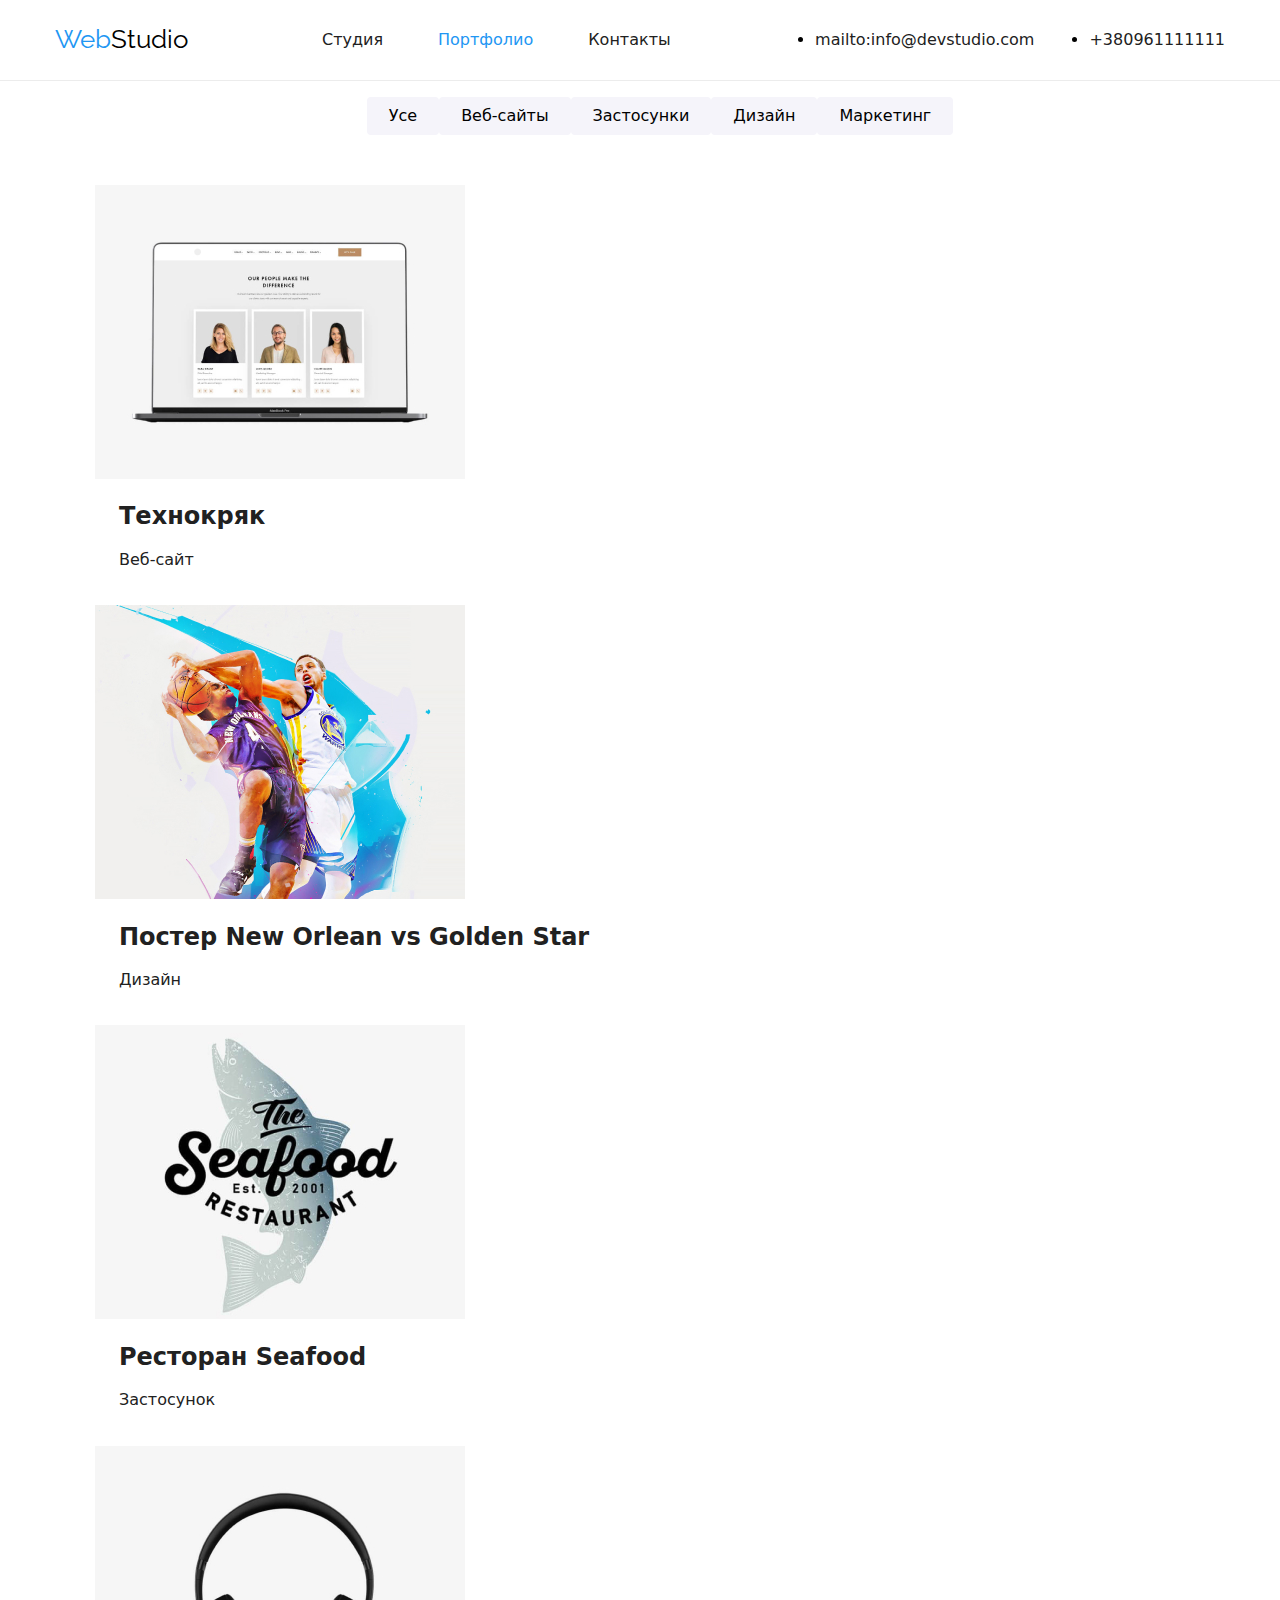
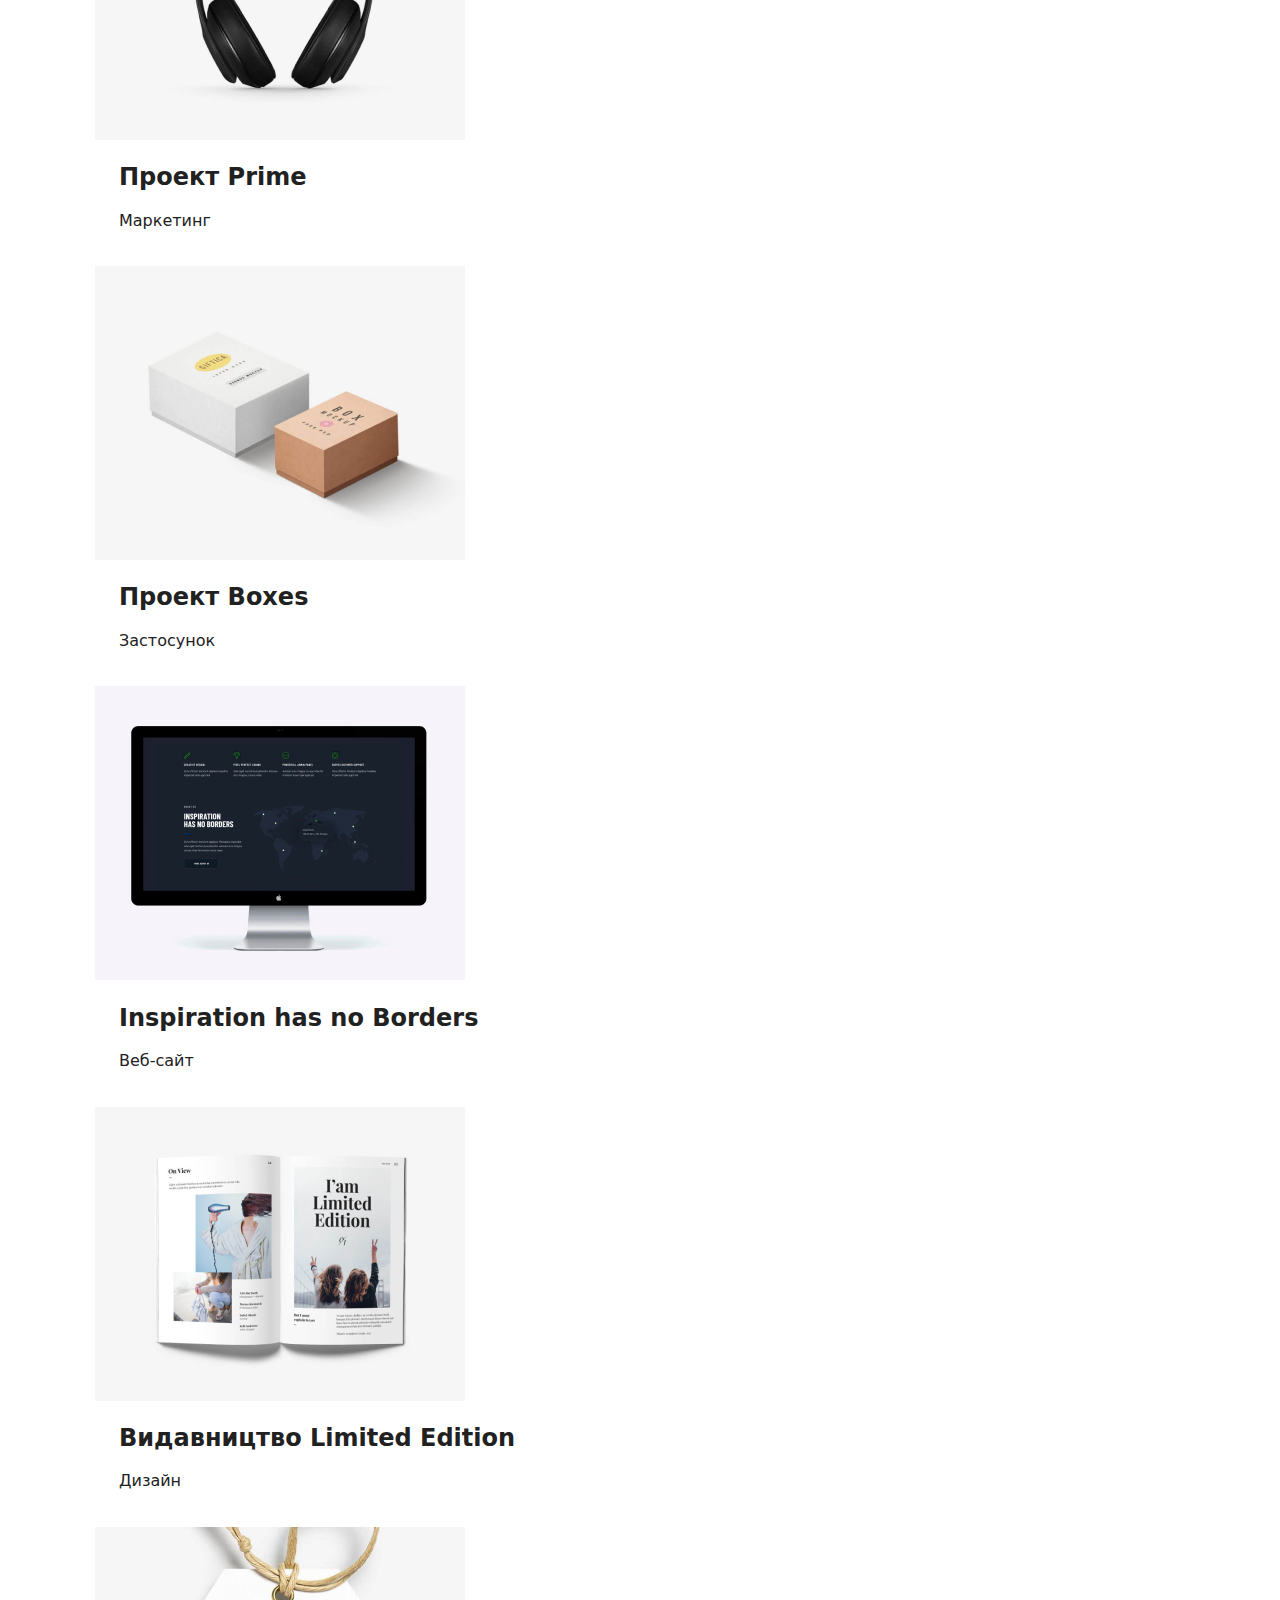
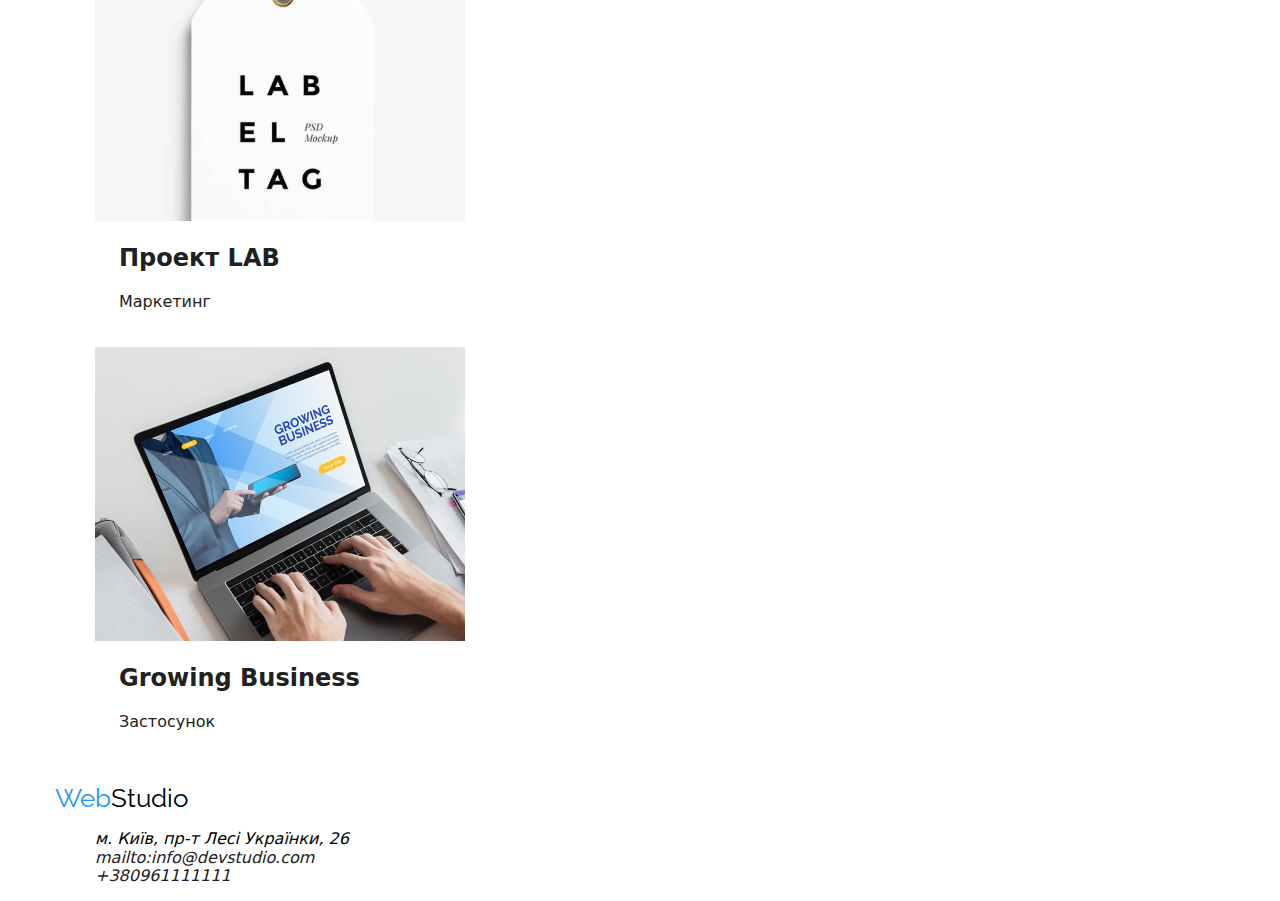
==== portfolio.html @ 90927dc4 "commit" ====
<!DOCTYPE html>
<html lang="en">
<head>
    <meta charset="UTF-8">
    <meta http-equiv="X-UA-Compatible" content="IE=edge">
    <meta name="viewport" content="width=device-width, initial-scale=1.0">
    <link
    href="https://fonts.googleapis.com/css2?family=Raleway:ital,wght@0,700;1,700&family=Roboto:wght@400;500;700;900&display=swap"
    rel="stylesheet"
    />
    <link rel="stylesheet" href="https://cdnjs.cloudflare.com/ajax/libs/modern-normalize/1.1.0/modern-normalize.css" />
    <link rel="stylesheet" href="./css/stayl.css">
    <title>портфолио</title>
</head>
<body>
    <main>
    <header  class="border">
      <div class="container">
        <nav class="top-navigation">
          <a href=""class="link logo"><span class="logo-interactive">Web</span>Studio</a>
         <ul class="list top-conection">
          <li class="item"><a href="./index.html"class="link">Студия</a></li>
          <li class="item"><a href="./portfolio.html"class="link current">Портфолио</a></li>
          <li class="item"><a href="/"class="link">Контакты</a></li>
            </ul>
           
        <ul class="top-contacts">
      <li class="item"><a href="mailto:info@devstudio.com"class="link contacts">mailto:info@devstudio.com</a></li>
      <li class="item"><a href="tel:+380961111111"class="link contacts ">+380961111111</a></li>
    </ul>
  </nav>
    </div>
    </header>
    <section>
      <div class="container">
      <h1 class="visually-hidden">Портфолио</h1>
        <ul class="list filtr-bdn">
            <li><button type="button" class="button-menu">Усе</button></li>
            <li><button type="button" class="button-menu">Веб-сайты</button></li>
            <li><button type="button" class="button-menu">Застосунки</button></li>
            <li><button type="button" class="button-menu">Дизайн</button></li>
            <li><button type="button" class="button-menu">Маркетинг</button></li>
          </ul>
          <ul class="list">
            <li class="projects-item">
              <a href="#" class="link">
                <div>
                  <img src="./img/img5.jpg" alt="Ноутбук" width="370" />
                </div>
                <div class="description">
                  <h2 class="projects-title">Технокряк</h2>
                  <p>Веб-сайт</p>
                </div>
              </a>
            </li>
            <li class="projects-item">
              <a href="#" class="link">
                <div>
                  <img src="./img/img6.jpg" alt="бастетбол" width="370" />
                </div>
                <div class="description">
                  <h2 class="projects-title">Постер New Orlean vs Golden Star</h2>
                  <p>Дизайн</p>
                </div>
              </a>
            </li>
             
            <li class="projects-item">
              <a href="#" class="link">
                <div>
                  <img src="./img/img7.jpg" alt="бастетбол" width="370" />
                </div>
                <div class="description">
                  <h2 class="projects-title">Ресторан Seafood</h2>
                  <p>Застосунок</p>
                </div>
              </a>
            </li>
             
            <li class="projects-item">
              <a href="#" class="link">
                <div>
                  <img src="./img/img8.jpg" alt="бастетбол" width="370" />
                </div>
                <div class="description">
                  <h2 class="projects-title">Проект Prime</h2>
                  <p>Маркетинг</p>
                </div>
              </a>
            </li>
            
            <li class="projects-item">
              <a href="#" class="link">
                <div>
                  <img src="./img/img9.jpg" alt="бастетбол" width="370" />
                </div>
                <div class="description">
                  <h2 class="projects-title">Проект Boxes</h2>
                  <p>Застосунок</p>
                </div>
              </a>
            </li>
            
            <li class="projects-item">
              <a href="#" class="link">
                <div>
                  <img src="./img/img10.jpg" alt="бастетбол" width="370" />
                </div>
                <div class="description">
                  <h2 class="projects-title">Inspiration has no Borders</h2>
                  <p>Веб-сайт</p>
                </div>
              </a>
            </li>
            
            <li class="projects-item">
              <a href="#" class="link">
                <div>
                  <img src="./img/img11.jpg" alt="бастетбол" width="370" />
                </div>
                <div class="description">
                  <h2 class="projects-title">Видавництво Limited Edition</h2>
                  <p>Дизайн</p>
                </div>
              </a>
            </li>
             
            <li class="projects-item">
              <a href="#" class="link">
                <div>
                  <img src="./img/img12.jpg" alt="бастетбол" width="370" />
                </div>
                <div class="description">
                  <h2 class="projects-title">Проект LAB</h2>
                  <p>Маркетинг</p>
                </div>
              </a>
            </li>
            
            <li class="projects-item">
              <a href="#" class="link">
                <div>
                  <img src="./img/img13.jpg" alt="бастетбол" width="370" />
                </div>
                <div class="description">
                  <h2 class="projects-title">Growing Business</h2>
                  <p>Застосунок</p>
                </div>
              </a>
            </li>
           
          </ul>
        </div>
    </section>
    <footer>
      <div class="container">
        <a href=""class="link logo"><span class="logo-interactive">Web</span>Studio</a>
        <address>
          <ul class="list">
            <li>м. Київ, пр-т Лесі Українки, 26</li>
          <li><a href="mailto:info@devstudio.com" class="link">mailto:info@devstudio.com</a></li>
          <li><a href="tel:+380961111111" class="link">+380961111111</a></li>
          </ul>
        </address>
      </div>
       </footer>
    </main>
</body>
</html>
---- css/stayl.css ----
:root{
    --accent-color: #2196f3;
    --primary-text-color: #212121;
    --secondary-text-color: #757575;
    --primary-background-color: #f5f4fa;
    --hero-footer-background: #2f303a;
    --nav-footer-colot: rgba(255, 255, 255, 0.6);
}


.body{
    font-family: 'Roboto', sans-serif;
    font-weight: 400;
  font-size: 14px;
  line-height: 1.71;
  letter-spacing: 0.03em;
}

.img {
  display: block;
  max-width: 100%;
  height: auto;
}

h1,
h2,
h3,
h4,
h5,
h6,
p,

.ul {
  margin-top: 0;
}

.list {
    list-style: none;
  }

  .container {
    width: 1200px;
    padding-left: 15px;
    padding-right: 15px;
    margin-left: auto;
    margin-right: auto;
  }

  .section{
    padding-top: 94px;
    padding-bottom: 94px;
  }

  .link {
    text-decoration: none;
    color: var(--primary-text-color);
  }

  
  .link:hover,
  .link:focus {
    color: var(--accent-color);
  }

  .address {
    font-style: normal;
  }

  .visually-hidden {
    position: absolute !important;
    clip: rect(1px 1px 1px 1px);
    clip: rect(1px, 1px, 1px, 1px);
    padding: 0 !important;
    border: 0 !important;
    height: 1px !important;
    width: 1px !important;
    overflow: hidden;
  }

  .logo {
    padding-top: 24px;
    padding-bottom: 25px;
    font-family: 'Raleway', sans-serif;
    font-size: 26px;
    line-height: 1.19;
    color: #000000;
  }

  .logo-interactive {
    color: var(--accent-color);
  }

  .current{
    color: var(--accent-color);
  }

  /* hero */
  .hero{
    margin-right: auto;
  margin-left: auto;
  padding-top: 200px;
  padding-bottom: 200px;
  max-width: 1600px;
  height: 600px;
  text-align: center;
  background-color: var(--hero-footer-background);

  }

  .hero-title{
    margin: 0 auto 30px;
  max-width: 696px;
  font-weight: 900;
  font-size: 44px;
  line-height: 1.36;
  text-align: center;
  letter-spacing: 0.06em;
  text-transform: uppercase;
  color: #ffffff;
  }

  .hero-button{

    padding: 10px 24px;
  box-shadow: 0px 4px 4px rgba(0, 0, 0, 0.15);
  border-radius: 4px;
  min-width: 200px;
  color: #ffffff;
  background-color: var(--accent-color);
  font-weight: 700;
  font-size: 16px;
  line-height: 1.87;
  letter-spacing: 0.06em;
  cursor: pointer;
  }

  .hero-button:hover,
.hero-button:focus {
  background-color: #188ce8;
}
  

/*about-us*/

.about-us{
  padding-top: 94px;
}

.about-us-title{
  margin-bottom: 10px;
  font-weight: 700;
  font-size: 14px;
  line-height: 1.14;
  text-transform: uppercase;
  color: var(--primary-text-color);
}


.about-us-title+p {
  color: var(--secondary-text-color);
}
   
/*Наша команда*/
.section-title{
  margin-bottom: 50px;
  font-weight: 700;
  font-size: 36px;
  line-height: 1.16;
  text-align: center;
  color: var(--primary-text-color);
}

.list-team{
display: flex;
flex-wrap: wrap;
margin-top: -30px;
margin-left:-30px;

}

.team-title{
  margin-bottom: 10px;
  font-weight: 500;
  color: var(--primary-text-color);
}

.team-member{
  flex-basis: calc((100% - 30px * 4) / 4);
  margin-top: 30px;
  margin-left: 30px;

  margin-bottom: 10px;
font-size: 16px;
line-height: 1.18;
text-align: center;
  margin-bottom: 10px;
  font-size: 16px;
  line-height: 1.18;
  text-align: center;
  background: #FFFFFF;
  box-shadow: 0px 1px 3px rgba(0, 0, 0, 0.12), 0px 1px 1px rgba(0, 0, 0, 0.14), 0px 2px 1px rgba(0, 0, 0, 0.2);
  border-radius: 0px 0px 4px 4px;

}

.team-info{
  padding-top: 30px;
  padding-bottom: 30px;
}
 
.description {
  padding: 20px 24px;
  background: #FFFFFF;
  cursor: pointer;
  border-right: 1px solid var(--border-color);
  border-left: 1px solid var(--border-color);
  border-bottom: 1px solid var(--border-color);
}

.description:hover,
.description:focus {
  box-shadow: 0px 1px 1px rgba(0, 0, 0, 0.12),
    0px 4px 4px rgba(0, 0, 0, 0.06),
    1px 4px 6px rgba(0, 0, 0, 0.16);
}

/* <!-- Шапка -->*/
.top-navigation{
  display: flex; 
  align-items:center;
}

.top-conection{
  display: flex; 
  margin-left: 94px;;
} 

.top-conection > .item:not(:last-child){
  margin-right: 55px;
}
.top-contacts{
  display: flex;
  margin-left: auto;
}
.top-contacts > .item:not(:last-child){
  margin-right: 55px;
}
.border{
  border-bottom:  1px solid #ECECEC;;
}

.about-us-list{
  display: flex;
  flex-wrap: wrap;
  margin-left: -30px;
  margin-top: -30px;
}

.about-us-list  > .item{
  flex-basis: calc((100% - 30px * 4) / 4);
  margin-left: 30px;
  margin-top: 30px;
}

.our-work-list{
  display: flex;
  flex-wrap: wrap;
  margin-left: -30px;
  margin-top: -30px;
}

.our-work-list > .item{
  flex-basis: calc((100% - 30px * 3) / 3);
  margin-left: 30px;
  margin-top: 30px;
}

.filtr-bdn{
  display: flex;
  justify-content: center;
  margin-bottom: 50px;
}
.button-menu{
padding: 6px 22px;

  background: #f5f4fa;
  font-weight: 500;
  font-size: 16px;
  line-height: 1.62;
  text-align: center;
  border: transparent;
  border-radius: 4px;
  cursor: pointer;
}

.button-menu:focus,
.button-menu:hover{
  color: #ffffff;
  background-color: #2196f3;
}
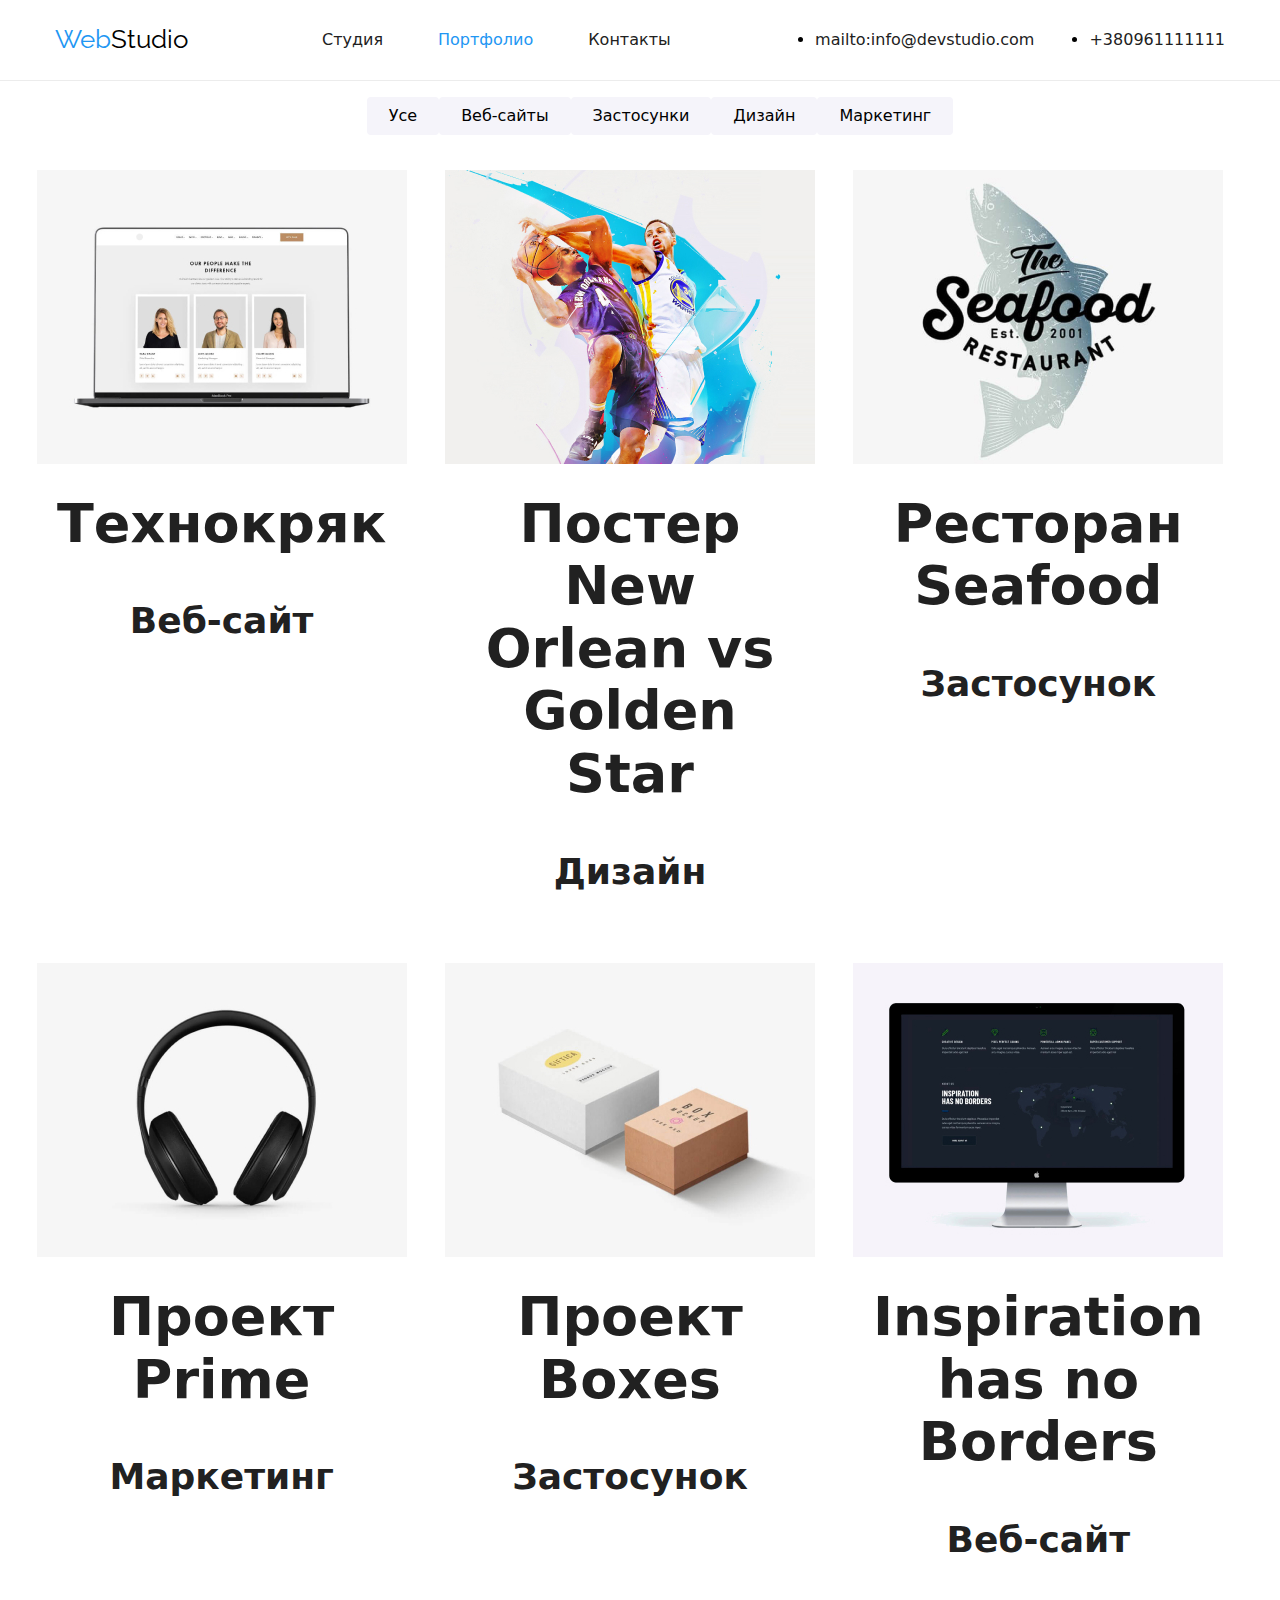
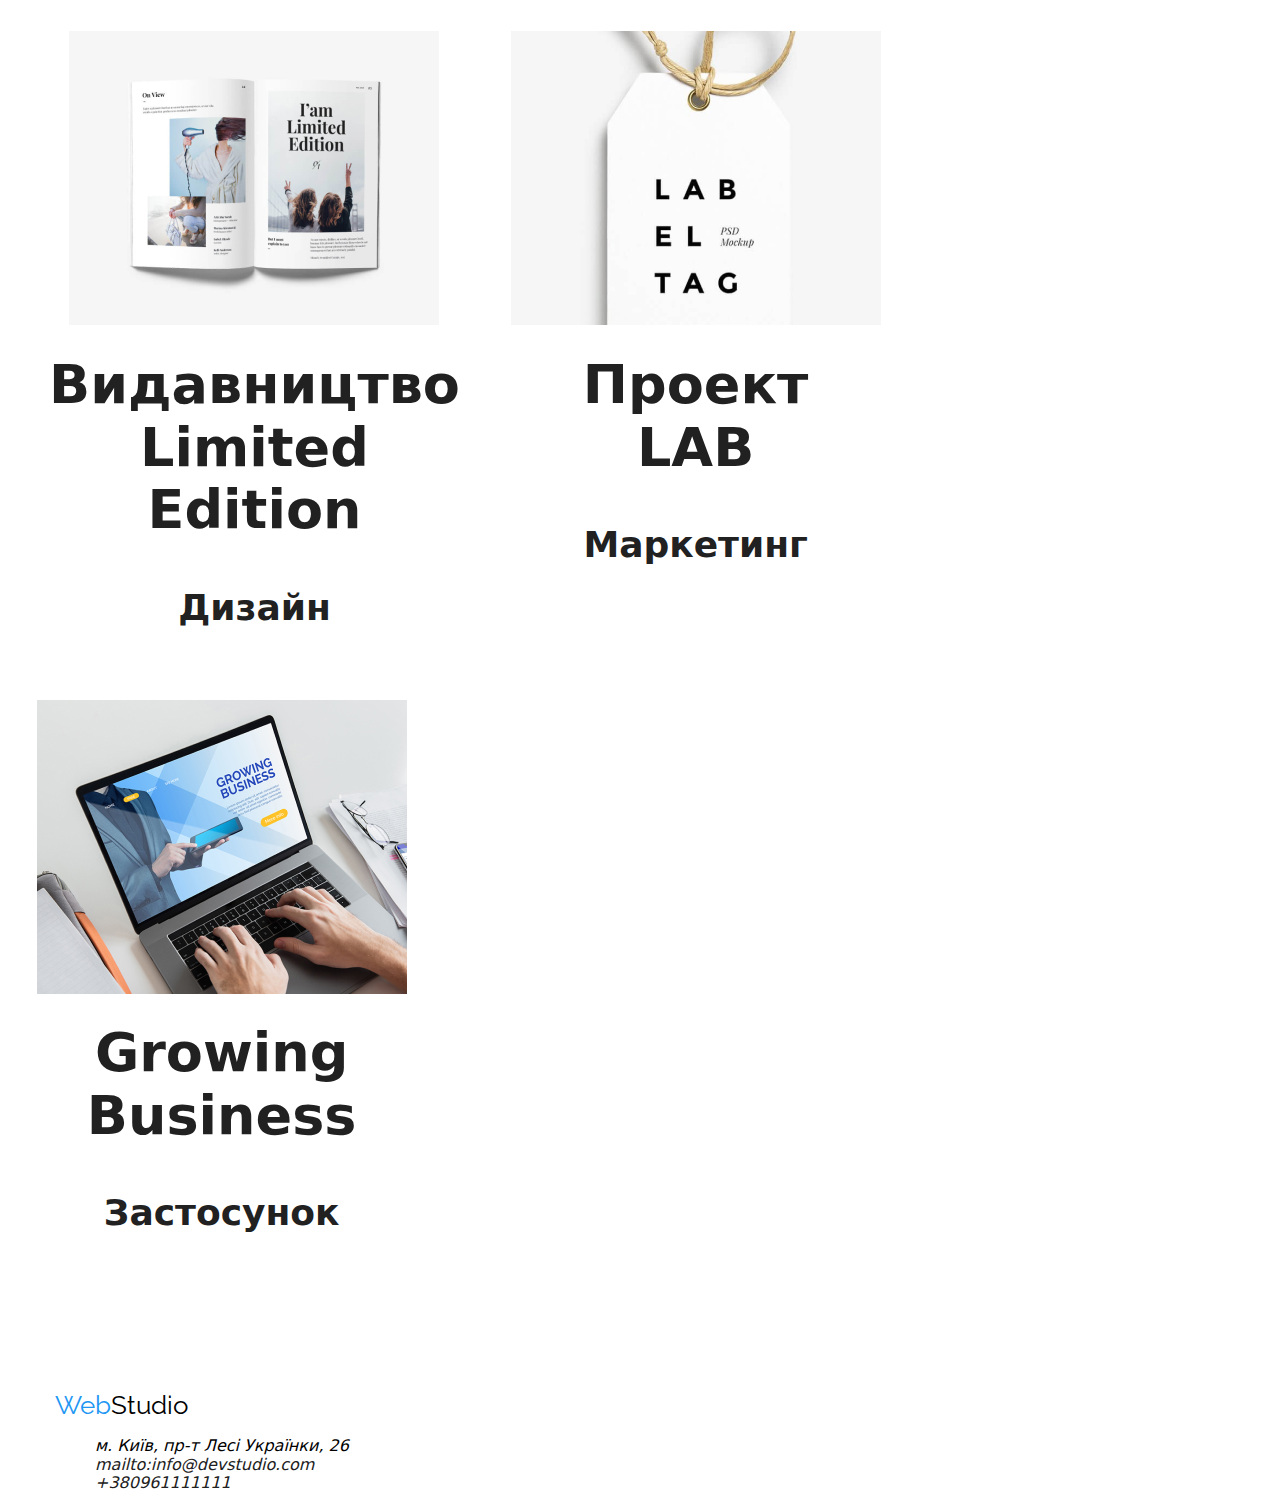
==== commit b3102322: "commit" ====
--- a/portfolio.html
+++ b/portfolio.html
@@ -41,7 +41,9 @@
             <li><button type="button" class="button-menu">Дизайн</button></li>
             <li><button type="button" class="button-menu">Маркетинг</button></li>
           </ul>
-          <ul class="list">
+        </section>
+        <section class="section-title" >
+          <ul class="list section-title "> 
             <li class="projects-item">
               <a href="#" class="link">
                 <div>
@@ -148,10 +150,11 @@
                 </div>
               </a>
             </li>
-           
           </ul>
+          </section>
+          
         </div>
-    </section>
+   
     <footer>
       <div class="container">
         <a href=""class="link logo"><span class="logo-interactive">Web</span>Studio</a>
--- a/css/stayl.css
+++ b/css/stayl.css
@@ -297,4 +297,17 @@
 .button-menu:hover{
   color: #ffffff;
   background-color: #2196f3;
+}
+
+.section-title{
+  display: flex;
+  flex-wrap: wrap;
+  margin-left: -15px;
+  margin-top: -15px;
+}
+
+.section-title > .projects-item{
+  flex-basis: calc((100% - 30px * 3) / 3);
+  margin-left: 15px;
+  margin-top: 15px;
 }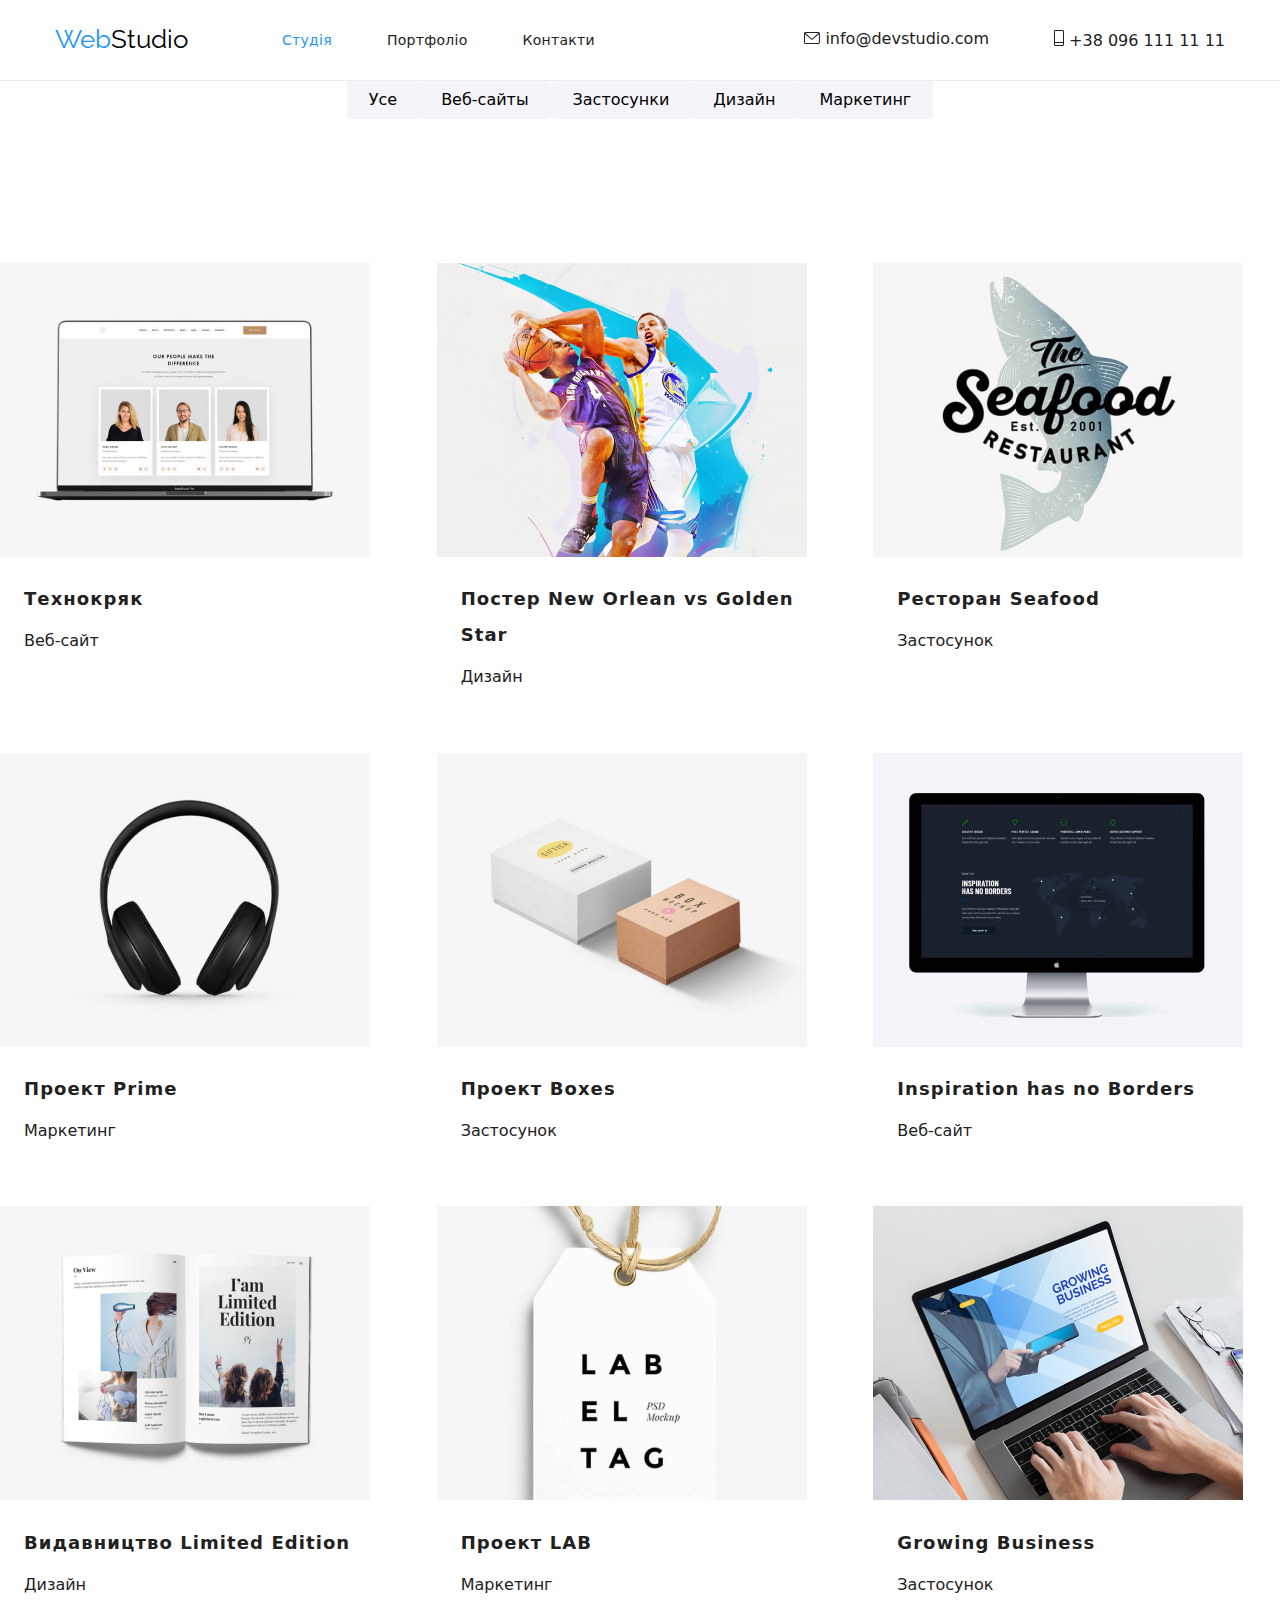
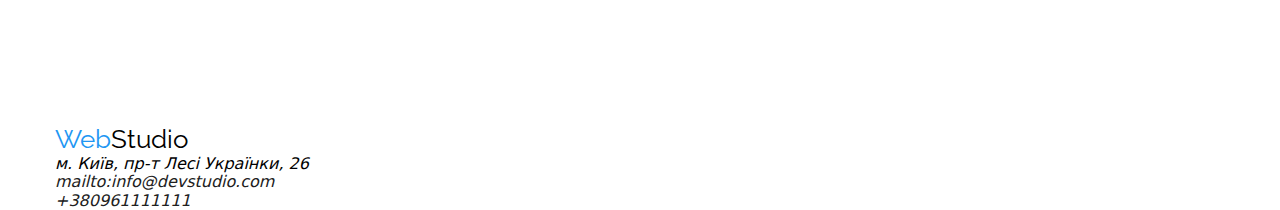
==== commit c6cdf0ba: "commit" ====
--- a/portfolio.html
+++ b/portfolio.html
@@ -14,23 +14,33 @@
 </head>
 <body>
     <main>
-    <header  class="border">
-      <div class="container">
+      <header class="border">
+        <div class="container">
         <nav class="top-navigation">
-          <a href=""class="link logo"><span class="logo-interactive">Web</span>Studio</a>
-         <ul class="list top-conection">
-          <li class="item"><a href="./index.html"class="link">Студия</a></li>
-          <li class="item"><a href="./portfolio.html"class="link current">Портфолио</a></li>
-          <li class="item"><a href="/"class="link">Контакты</a></li>
-            </ul>
-           
-        <ul class="top-contacts">
-      <li class="item"><a href="mailto:info@devstudio.com"class="link contacts">mailto:info@devstudio.com</a></li>
-      <li class="item"><a href="tel:+380961111111"class="link contacts ">+380961111111</a></li>
-    </ul>
-  </nav>
-    </div>
-    </header>
+        <a href="./" class="logo link"><span class="logo-interactive">Web</span>Studio</a>
+        <ul class="list top-conection">
+        <li class="item"><a href="./index.html" class="link current nav-link">Студія</a></li>
+        <li class="item"><a href="./portfolio.html" class="link nav-link">Портфоліо</a></li>
+        <li class="item"><a href="" class="link nav-link">Контакти</a></li>
+        </ul>
+        <ul class="list top-contacts">
+        <li class="item">
+        <a href="mailto:info@devstudio.com" class="link contacts">
+        <svg class="icon-contacts" width="16" height="12">
+        <use href="./img/sprite.svg#icon-envelope"></use>
+        </svg>
+        info@devstudio.com
+        </a>
+        </li>
+        <li><a href="tel:+380961111111" class="link contacts">
+        <svg class="icon-contacts" width="10" height="16">
+        <use href="./img/sprite.svg#icon-vector"></use>
+        </svg>
+        +38 096 111 11 11</a></li>
+        </ul>
+        </nav>
+        </div>
+        </header>
     <section>
       <div class="container">
       <h1 class="visually-hidden">Портфолио</h1>
@@ -42,7 +52,7 @@
             <li><button type="button" class="button-menu">Маркетинг</button></li>
           </ul>
         </section>
-        <section class="section-title" >
+        <section class="work-our section" >
           <ul class="list section-title "> 
             <li class="projects-item">
               <a href="#" class="link">
--- a/css/stayl.css
+++ b/css/stayl.css
@@ -36,6 +36,8 @@
 
 .list {
     list-style: none;
+    margin: 0;
+    padding: 0;
   }
 
   .container {
@@ -45,6 +47,7 @@
     margin-left: auto;
     margin-right: auto;
   }
+
 
   .section{
     padding-top: 94px;
@@ -77,34 +80,81 @@
     overflow: hidden;
   }
 
-  .logo {
+  .border {
+    border-bottom: 1px solid #ECECEC;
+    }
+    
+    .top-navigation {
+    display: flex;
+    align-items: center;
+    }
+    
+    .logo {
     padding-top: 24px;
     padding-bottom: 25px;
     font-family: 'Raleway', sans-serif;
     font-size: 26px;
     line-height: 1.19;
     color: #000000;
-  }
-
-  .logo-interactive {
+    }
+    
+    .logo-interactive {
     color: var(--accent-color);
-  }
-
-  .current{
+    }
+    
+    .top-conection {
+    display: flex;
+    margin-left: 94px;
+    }
+    
+    .top-conection>.item:not(:last-child) {
+    margin-right: 55px;
+    }
+    
+    .nav-link {
+    padding-top: 32px;
+    padding-bottom: 32px;
+    
+    font-weight: 500;
+    font-size: 14px;
+    line-height: 1.14;
+    letter-spacing: 0.02em;
+    color: var(--primary-text-color);
+    }
+    
+    .top-contacts {
+    display: flex;
+    margin-left: auto;
+    }
+    
+    .top-contacts>.item:not(:last-child) {
+    margin-right: 55px;
+    }
+    
+    .top-contacts>.item:not(:last-child) {
+    margin-left: 30px;
+    }
+    
+    .icon-contacts {
+    margin-left: 10px;
+    fill: currentColor;
+    }
+    
+    .current {
     color: var(--accent-color);
-  }
+    }
 
   /* hero */
-  .hero{
+  .hero {
     margin-right: auto;
-  margin-left: auto;
-  padding-top: 200px;
-  padding-bottom: 200px;
-  max-width: 1600px;
-  height: 600px;
-  text-align: center;
-  background-color: var(--hero-footer-background);
-
+    margin-left: auto;
+    padding-top: 200px;
+    padding-bottom: 200px;
+    max-width: 1600px;
+    height: 600px;
+    text-align: center;
+    background-image: linear-gradient(to right, rgba(47, 48, 58, 0.4),rgba(47, 48, 58, 0.4)), url(../img/Img.png);
+    background-color: var(--hero-footer-background);
   }
 
   .hero-title{
@@ -138,7 +188,36 @@
 .hero-button:focus {
   background-color: #188ce8;
 }
-  
+
+ /* Особенности */
+ .link-client:hover,
+ .link-client:focus{
+ border:1px solid var(--accent-color);
+ fill: var(--accent-color);
+ }
+ .nav-list{
+   display: flex;
+   flex-wrap: wrap;
+   margin-top: -30px;
+   margin-left: -30px;
+ }
+ 
+ .nav-list > .nav-item{
+  flex-basis: calc((100% - 30px * 6) / 6);
+   margin-top: 30px;
+   margin-left: 30px;
+ }
+ .link-client{
+   display: flex;
+   justify-content: center;
+   align-items: center;
+   width: 170px;
+   height: 90px;
+   border: 1px solid #AFB1B8;
+   border-radius: 4px;
+   fill: #AFB1B8;
+ }
+ 
 
 /*about-us*/
 
@@ -161,7 +240,7 @@
 }
    
 /*Наша команда*/
-.section-title{
+.section-nav{
   margin-bottom: 50px;
   font-weight: 700;
   font-size: 36px;
@@ -207,6 +286,35 @@
   padding-top: 30px;
   padding-bottom: 30px;
 }
+/* постійні клиенти */
+.client-link:hover,
+.client-link:focus{
+border:1px solid var(--accent-color);
+fill: var(--accent-color);
+}
+.client-list{
+  display: flex;
+  flex-wrap: wrap;
+  margin-top: -30px;
+  margin-left: -30px;
+}
+
+.client-list > .client-item{
+ flex-basis: calc((100% - 30px * 6) / 6);
+  margin-top: 30px;
+  margin-left: 30px;
+}
+.client-link{
+  display: flex;
+  justify-content: center;
+  align-items: center;
+  width: 170px;
+  height: 90px;
+  border: 1px solid #AFB1B8;
+  border-radius: 4px;
+  fill: #AFB1B8;
+}
+ /* портфолио */
  
 .description {
   padding: 20px 24px;
@@ -224,12 +332,22 @@
     1px 4px 6px rgba(0, 0, 0, 0.16);
 }
 
+.section-title{
+  display: flex;
+  flex-wrap: wrap;
+  margin-left: -30px;
+  margin-top: -30px;
+}
+
+.section-title > .projects-item{
+  flex-basis: calc((100% - 30px * 3) / 3);
+  margin-left: 30px;
+  margin-top: 30px;
+}
 /* <!-- Шапка -->*/
-.top-navigation{
-  display: flex; 
-  align-items:center;
-}
-
+
+
+/* Герой */
 .top-conection{
   display: flex; 
   margin-left: 94px;;
@@ -299,15 +417,14 @@
   background-color: #2196f3;
 }
 
-.section-title{
-  display: flex;
-  flex-wrap: wrap;
-  margin-left: -15px;
-  margin-top: -15px;
-}
-
-.section-title > .projects-item{
-  flex-basis: calc((100% - 30px * 3) / 3);
-  margin-left: 15px;
-  margin-top: 15px;
-}+.projects-title {
+  font-weight: 700;
+  font-size: 18px;
+  line-height: 2;
+  letter-spacing: 0.06em;
+}
+
+
+
+
+  
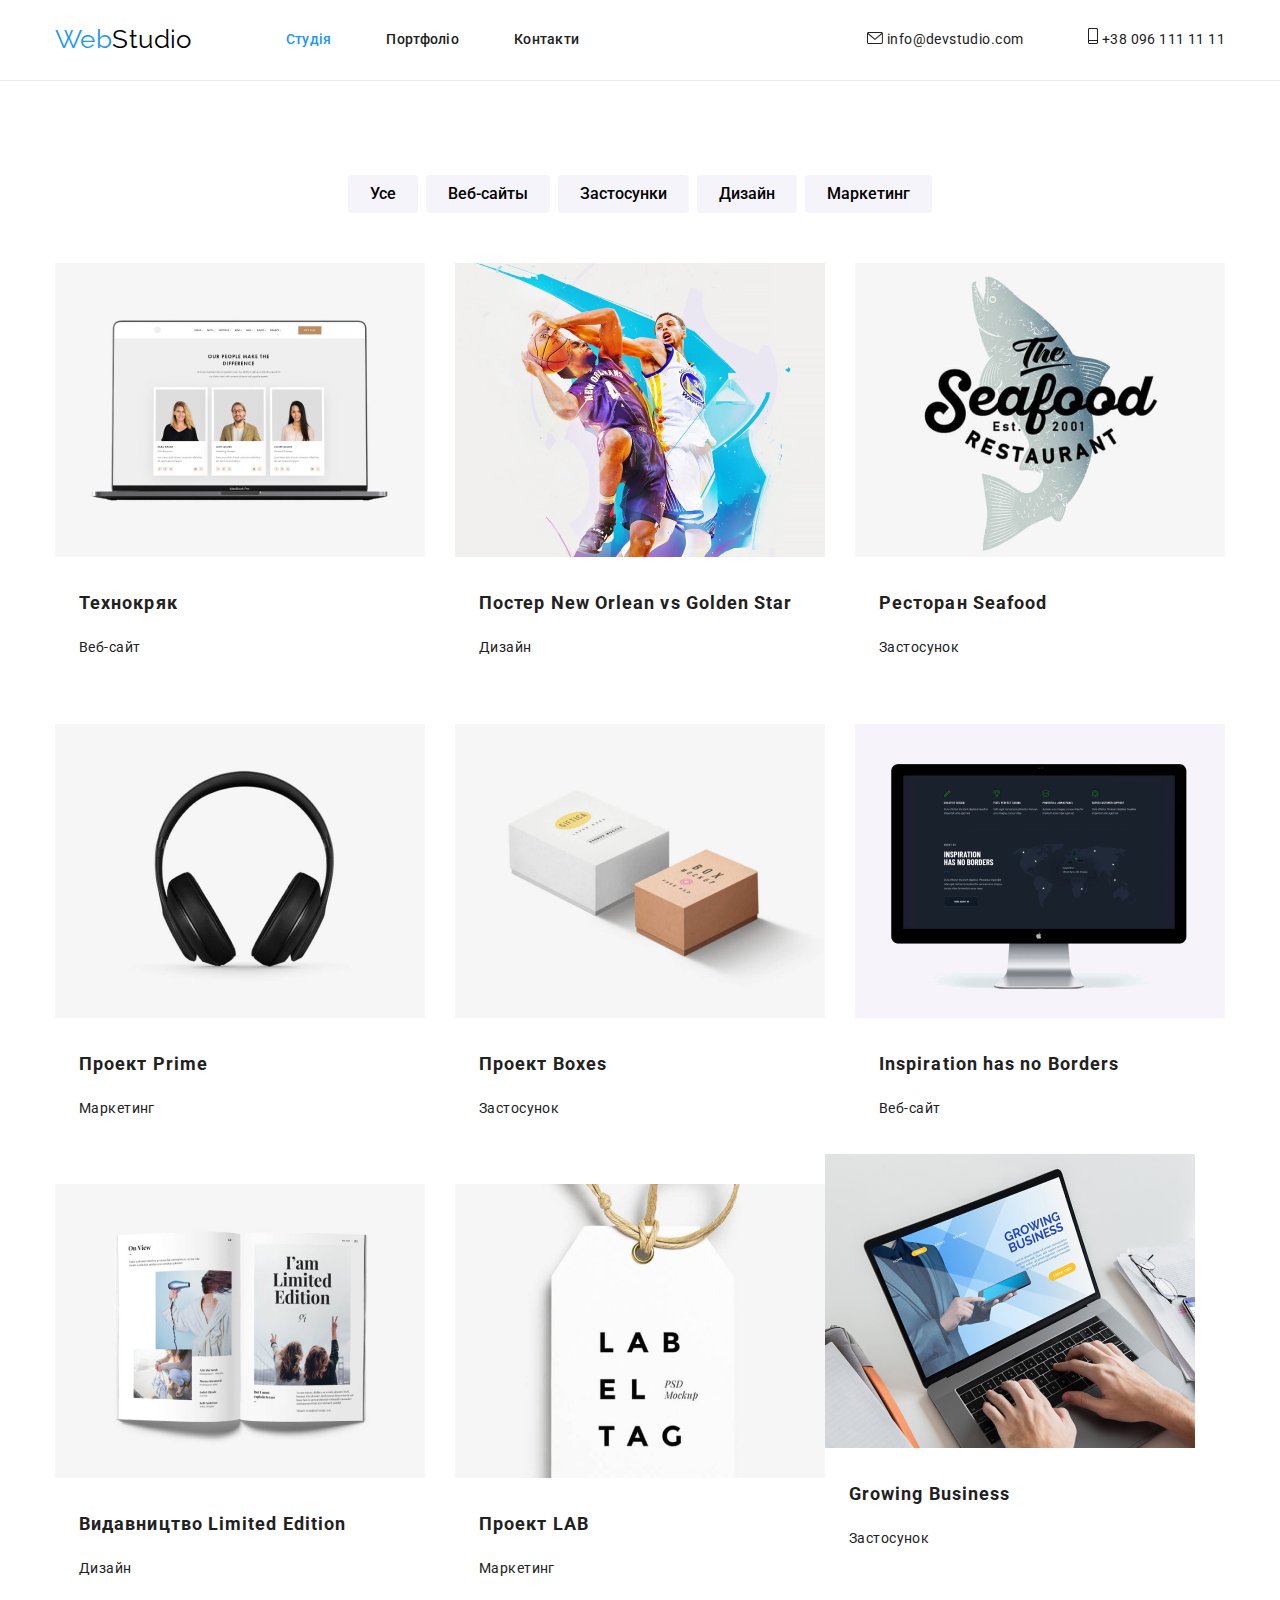
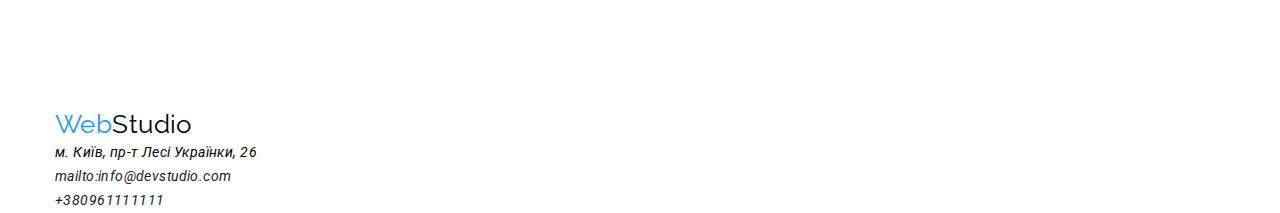
==== commit 8b8af765: "commit" ====
--- a/portfolio.html
+++ b/portfolio.html
@@ -41,19 +41,18 @@
         </nav>
         </div>
         </header>
-    <section>
-      <div class="container">
-      <h1 class="visually-hidden">Портфолио</h1>
-        <ul class="list filtr-bdn">
-            <li><button type="button" class="button-menu">Усе</button></li>
-            <li><button type="button" class="button-menu">Веб-сайты</button></li>
-            <li><button type="button" class="button-menu">Застосунки</button></li>
-            <li><button type="button" class="button-menu">Дизайн</button></li>
-            <li><button type="button" class="button-menu">Маркетинг</button></li>
-          </ul>
-        </section>
+     
         <section class="work-our section" >
-          <ul class="list section-title "> 
+          <div class="container">
+          <h1 class="visually-hidden">Портфолио</h1>
+          <ul class="list filtr-bdn">
+              <li class="item"><button type="button" class="button-menu">Усе</button></li>
+              <li class="item"><button type="button" class="button-menu">Веб-сайты</button></li>
+              <li class="item"><button type="button" class="button-menu">Застосунки</button></li>
+              <li class="item"><button type="button" class="button-menu">Дизайн</button></li>
+              <li class="item"><button type="button" class="button-menu">Маркетинг</button></li>
+            </ul>
+          <ul class="list projects-list "> 
             <li class="projects-item">
               <a href="#" class="link">
                 <div>
@@ -161,9 +160,10 @@
               </a>
             </li>
           </ul>
+        </div>
           </section>
           
-        </div>
+        
    
     <footer>
       <div class="container">
--- a/css/stayl.css
+++ b/css/stayl.css
@@ -8,7 +8,7 @@
 }
 
 
-.body{
+body{
     font-family: 'Roboto', sans-serif;
     font-weight: 400;
   font-size: 14px;
@@ -332,14 +332,14 @@
     1px 4px 6px rgba(0, 0, 0, 0.16);
 }
 
-.section-title{
+.projects-list{
   display: flex;
   flex-wrap: wrap;
   margin-left: -30px;
   margin-top: -30px;
 }
 
-.section-title > .projects-item{
+.projects-list > .projects-item:not(:last-child){
   flex-basis: calc((100% - 30px * 3) / 3);
   margin-left: 30px;
   margin-top: 30px;
@@ -398,6 +398,11 @@
   justify-content: center;
   margin-bottom: 50px;
 }
+
+.filtr-bdn >.item:not(:last-child){
+  margin-right: 8px;
+}
+
 .button-menu{
 padding: 6px 22px;
 
@@ -424,7 +429,35 @@
   letter-spacing: 0.06em;
 }
 
-
-
-
+ /* footer */
+ .footer-bg{
+  padding-top: 60px;
+  padding-bottom: 60px;
+  background-color: #2F303A;
+ }
+
+ .adres{
+font-size: 14px;
+line-height: 1.7;
+
+color: #FFFFFF;
+ }
+.adres-nav{
+  font-size: 14px;
+  line-height: 1.7;
   
+  color: rgba(255, 255, 255, 0.6);
+
+}
+  
+.logo-footer {
+  display: block;
+  margin-bottom: 20px;
+
+  font-family: 'Raleway', sans-serif;
+  font-weight: 700;
+  font-size: 26px;
+  line-height: 1.19;
+  color: #FFFFFF;
+}
+
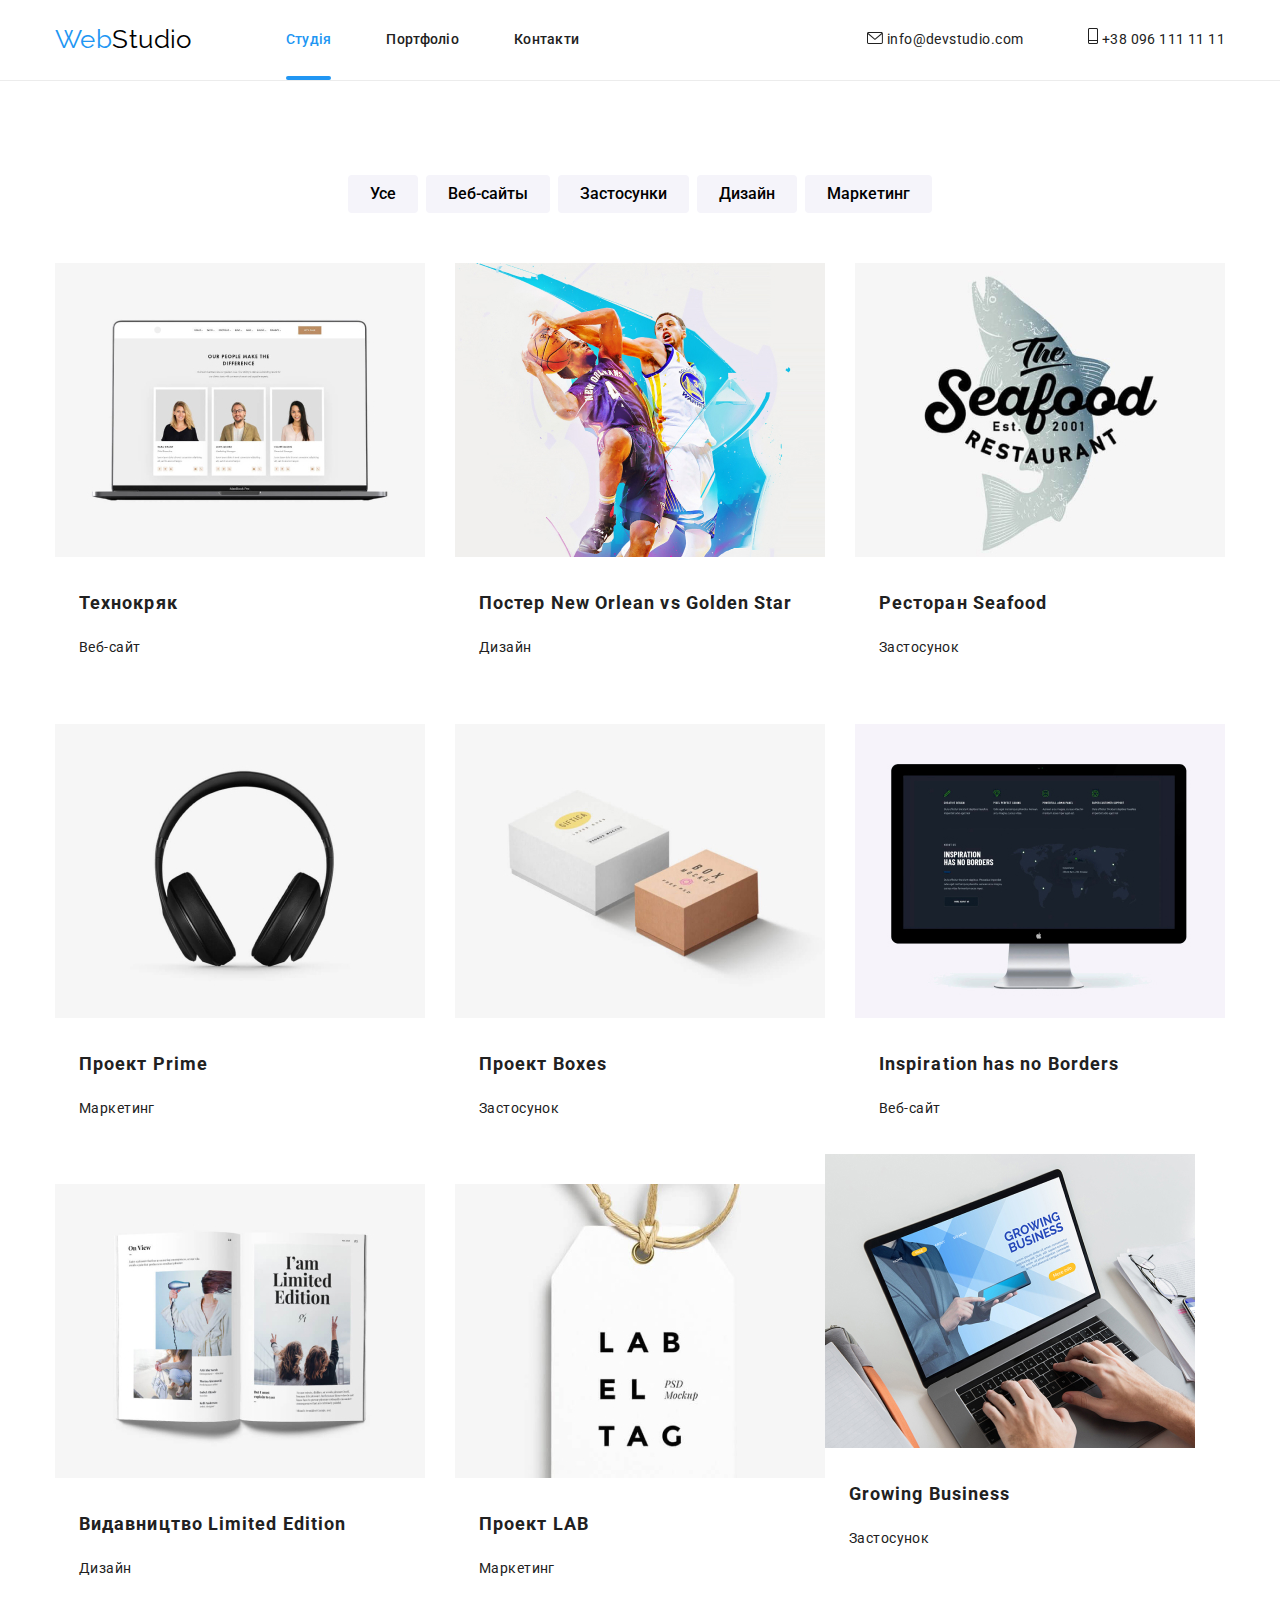
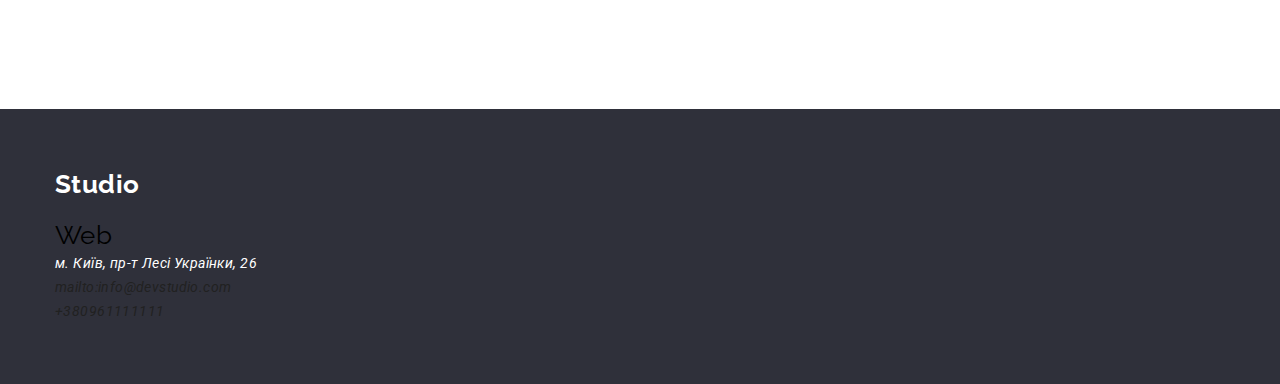
==== commit 41d6a363: "commit" ====
--- a/portfolio.html
+++ b/portfolio.html
@@ -165,18 +165,20 @@
           
         
    
-    <footer>
-      <div class="container">
-        <a href=""class="link logo"><span class="logo-interactive">Web</span>Studio</a>
-        <address>
-          <ul class="list">
-            <li>м. Київ, пр-т Лесі Українки, 26</li>
-          <li><a href="mailto:info@devstudio.com" class="link">mailto:info@devstudio.com</a></li>
-          <li><a href="tel:+380961111111" class="link">+380961111111</a></li>
-          </ul>
-        </address>
-      </div>
-       </footer>
+          <footer class="footer-bg">
+            <div class="container">
+              <a href=""class="link logo">
+                <span class="logo-footer">Studio</span>Web
+              </a>
+            <address>
+              <ul class="list">
+                <li class="adres">м. Київ, пр-т Лесі Українки, 26</li>
+              <li class="adres-nav"><a href="mailto:info@devstudio.com"class="link">mailto:info@devstudio.com</a></li>
+              <li class="adres-nav"><a href="tel:+380961111111"class="link">+380961111111</a></li>
+              </ul>
+            </address>
+          </div>
+           </footer>
     </main>
 </body>
 </html>--- a/css/stayl.css
+++ b/css/stayl.css
@@ -5,6 +5,7 @@
     --primary-background-color: #f5f4fa;
     --hero-footer-background: #2f303a;
     --nav-footer-colot: rgba(255, 255, 255, 0.6);
+    --animation-color:125 ;
 }
 
 
@@ -96,6 +97,7 @@
     font-size: 26px;
     line-height: 1.19;
     color: #000000;
+    transition:color:var(--animation)
     }
     
     .logo-interactive {
@@ -111,6 +113,21 @@
     margin-right: 55px;
     }
     
+    .nav-link.current::after{
+      content: "";
+      position: absolute;
+      bottom: -1px;
+      left: 0;
+      width: 100%;
+      height: 4px;
+      border-radius: 2px;
+     background: var(--accent-color);
+    }
+    .nav-link.current{
+     position: relative;
+     color: var(--accent-color);
+    }
+
     .nav-link {
     padding-top: 32px;
     padding-bottom: 32px;
@@ -224,7 +241,17 @@
 .about-us{
   padding-top: 94px;
 }
-
+  
+.abaut-icon{
+  display: flex;
+  justify-content: center;
+  align-items: center;
+  width: 100%;
+  height: 120px;
+  background: #F5F4FA;
+  border-radius: 4px;
+  margin-bottom: 30px;
+}
 .about-us-title{
   margin-bottom: 10px;
   font-weight: 700;
@@ -247,6 +274,10 @@
   line-height: 1.16;
   text-align: center;
   color: var(--primary-text-color);
+}
+
+.item-woks{
+  position: relative;
 }
 
 .list-team{
@@ -380,14 +411,34 @@
   margin-top: 30px;
 }
 
-.our-work-list{
+.our-works-text {
+  position: absolute;
+  left: 0;
+  bottom: 0;
+  display: flex;
+  justify-content: center;
+  align-items: center;
+  margin: 0;
+  width: 100%;
+  min-height: 70px;
+  background: rgba(47, 48, 58, 0.8);
+  font-weight: 700;
+  font-size: 14px;
+  line-height: 1.14;
+  text-align: center;
+  text-transform: uppercase;
+  color: #FFFFFF;
+}
+
+.our-work-list {
+  margin-bottom: 50px;
   display: flex;
   flex-wrap: wrap;
   margin-left: -30px;
   margin-top: -30px;
 }
 
-.our-work-list > .item{
+.our-work-list>.item {
   flex-basis: calc((100% - 30px * 3) / 3);
   margin-left: 30px;
   margin-top: 30px;
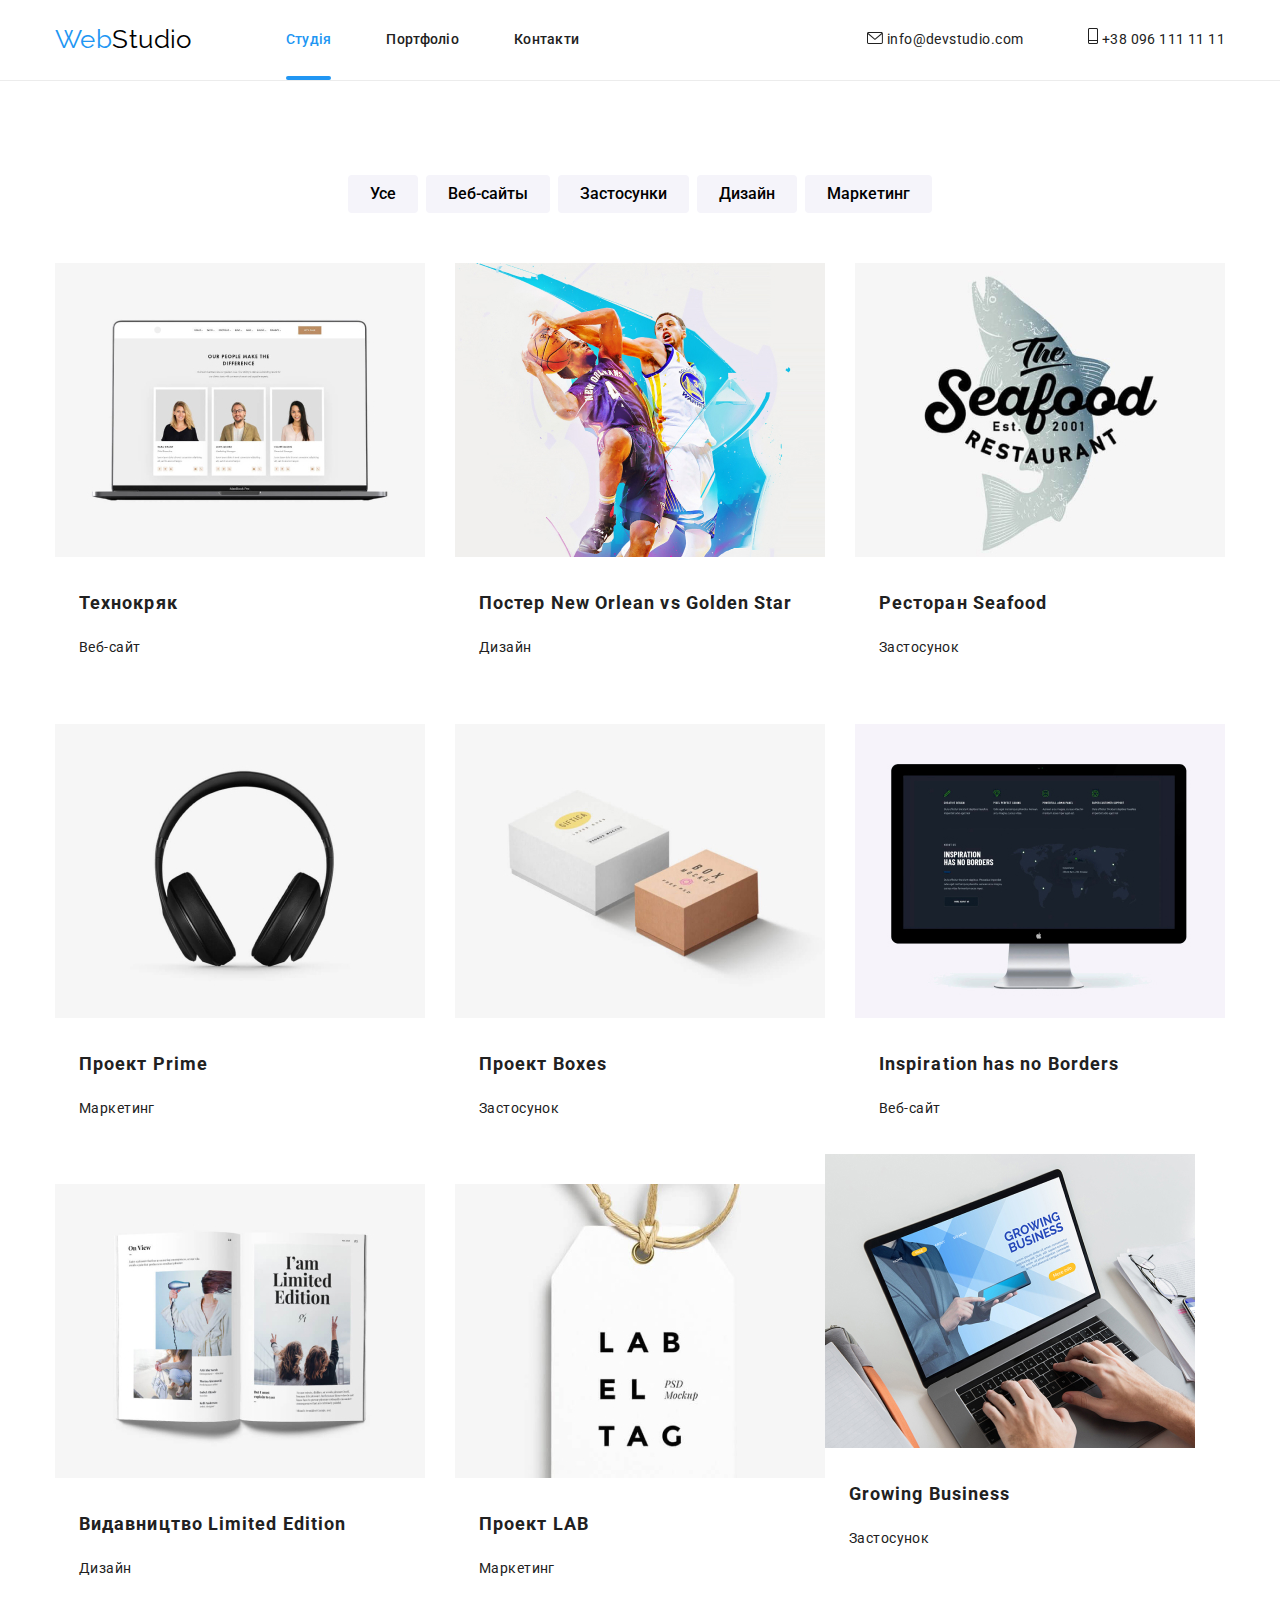
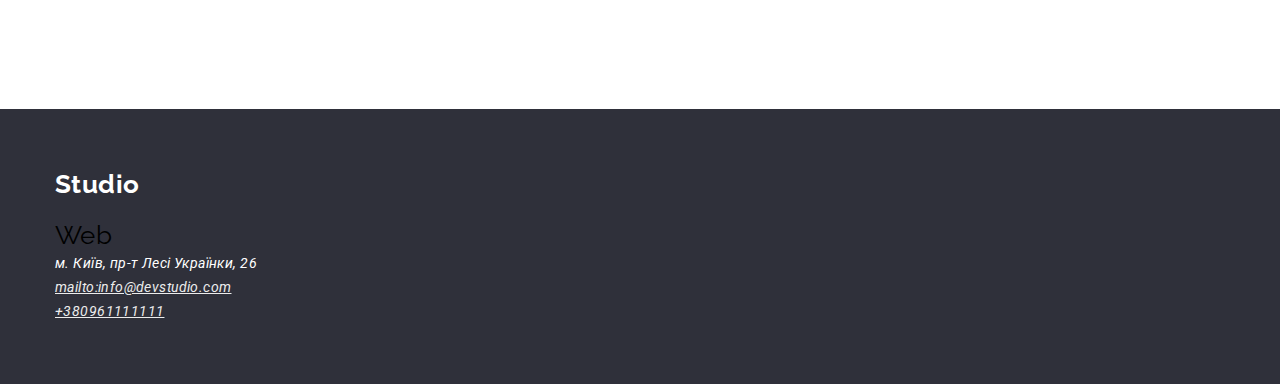
==== commit 7acb6191: "commit" ====
--- a/portfolio.html
+++ b/portfolio.html
@@ -168,13 +168,14 @@
           <footer class="footer-bg">
             <div class="container">
               <a href=""class="link logo">
-                <span class="logo-footer">Studio</span>Web
+                <span class="logo-footer">Studio</span>Web               
               </a>
+      
             <address>
               <ul class="list">
                 <li class="adres">м. Київ, пр-т Лесі Українки, 26</li>
-              <li class="adres-nav"><a href="mailto:info@devstudio.com"class="link">mailto:info@devstudio.com</a></li>
-              <li class="adres-nav"><a href="tel:+380961111111"class="link">+380961111111</a></li>
+              <li class="adres-nav"><a href="mailto:info@devstudio.com"class="link-nav">mailto:info@devstudio.com</a></li>
+              <li class="adres-nav"><a href="tel:+380961111111"class="link-nav">+380961111111</a></li>
               </ul>
             </address>
           </div>
--- a/css/stayl.css
+++ b/css/stayl.css
@@ -512,3 +512,22 @@
   color: #FFFFFF;
 }
 
+.link-nav{
+  color: #ECECEC;
+}
+
+.teem{
+  position: absolute;
+width: 116px;
+height: 16px;
+left: 516px;
+top: 2749px;
+
+font-family: 'Roboto';
+font-style: normal;
+font-weight: 700;
+font-size: 14px;
+line-height: 1.19;
+color: #FFFFFF;
+
+}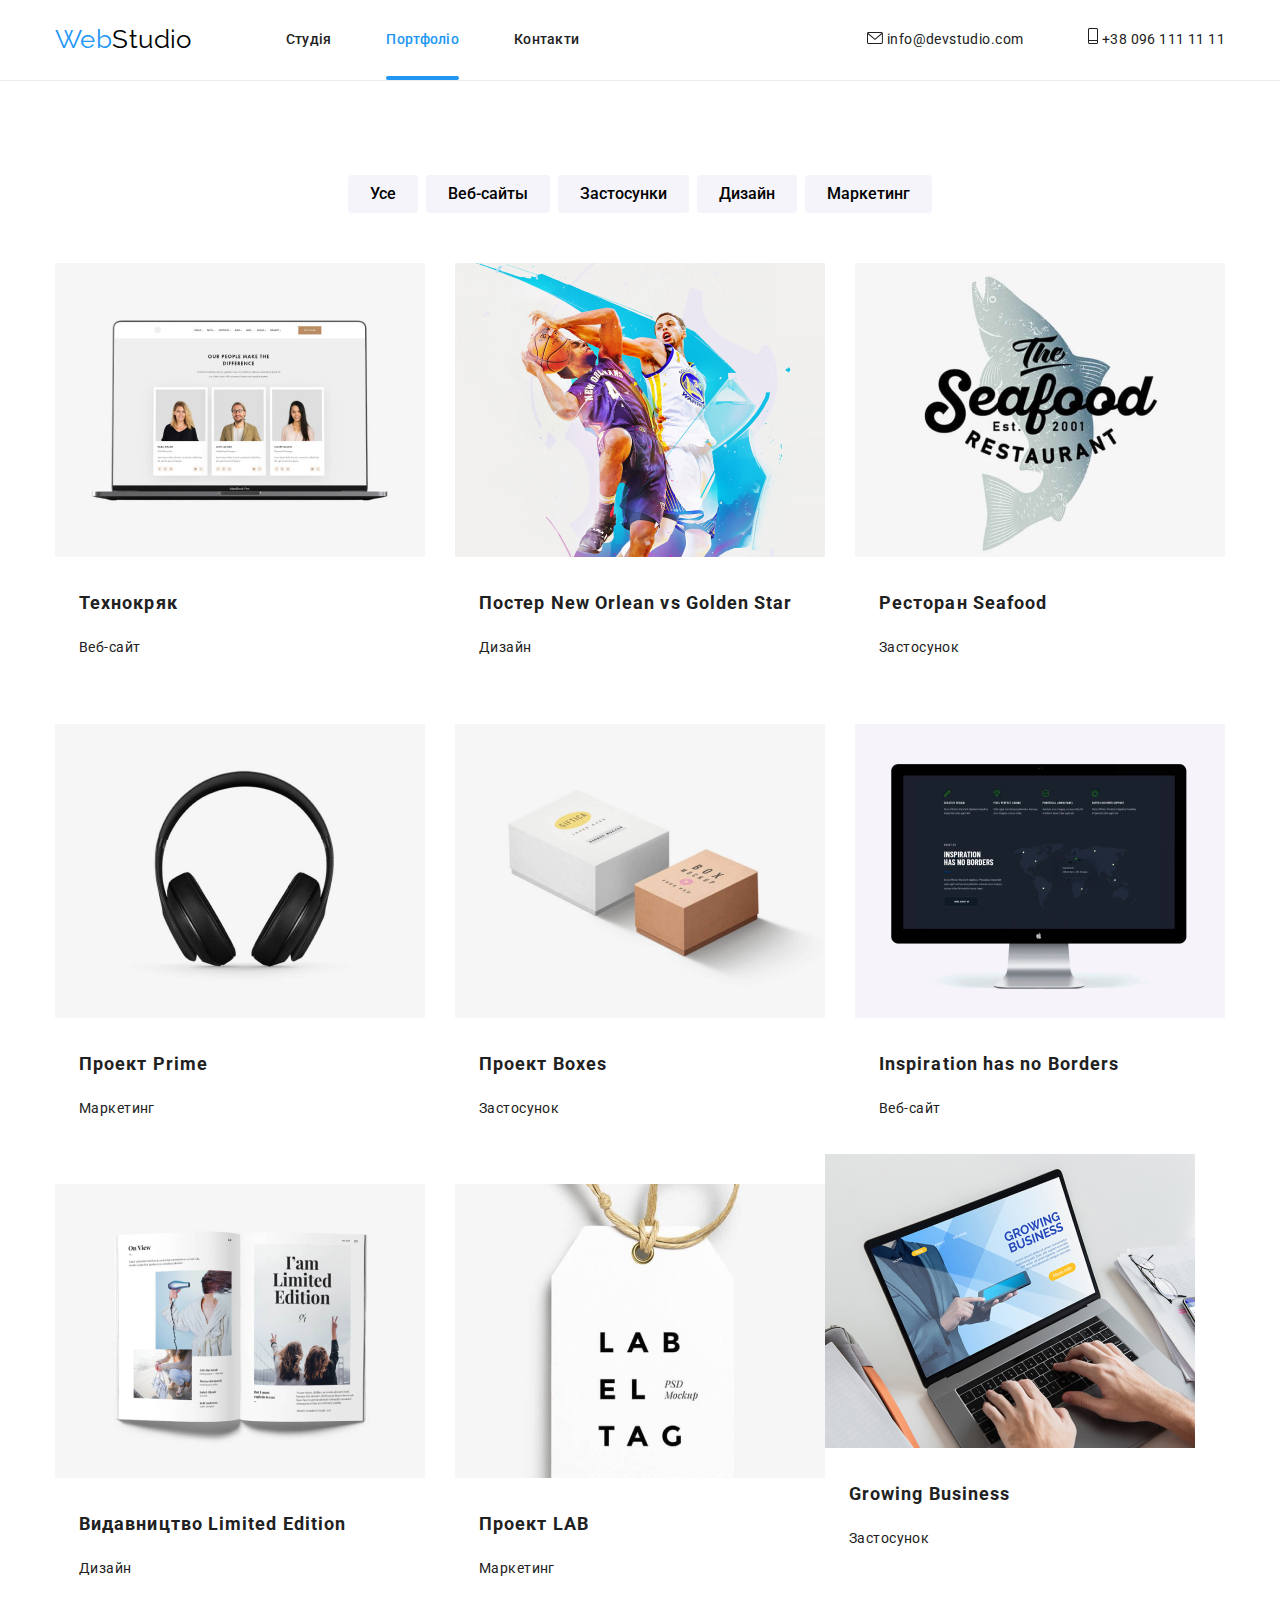
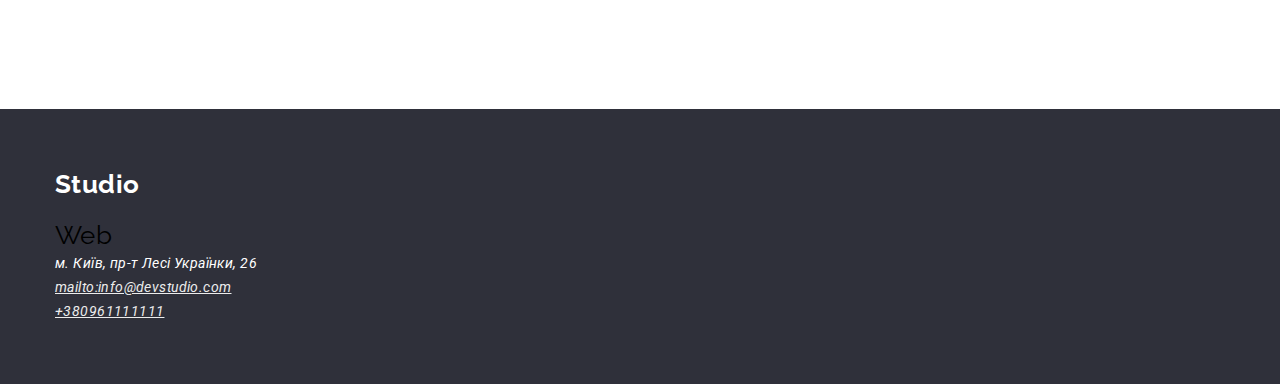
==== commit 82c11a6c: "commit" ====
--- a/portfolio.html
+++ b/portfolio.html
@@ -19,8 +19,8 @@
         <nav class="top-navigation">
         <a href="./" class="logo link"><span class="logo-interactive">Web</span>Studio</a>
         <ul class="list top-conection">
-        <li class="item"><a href="./index.html" class="link current nav-link">Студія</a></li>
-        <li class="item"><a href="./portfolio.html" class="link nav-link">Портфоліо</a></li>
+        <li class="item"><a href="./index.html" class="link  nav-link">Студія</a></li>
+        <li class="item"><a href="./portfolio.html" class="link current  nav-link">Портфоліо</a></li>
         <li class="item"><a href="" class="link nav-link">Контакти</a></li>
         </ul>
         <ul class="list top-contacts">
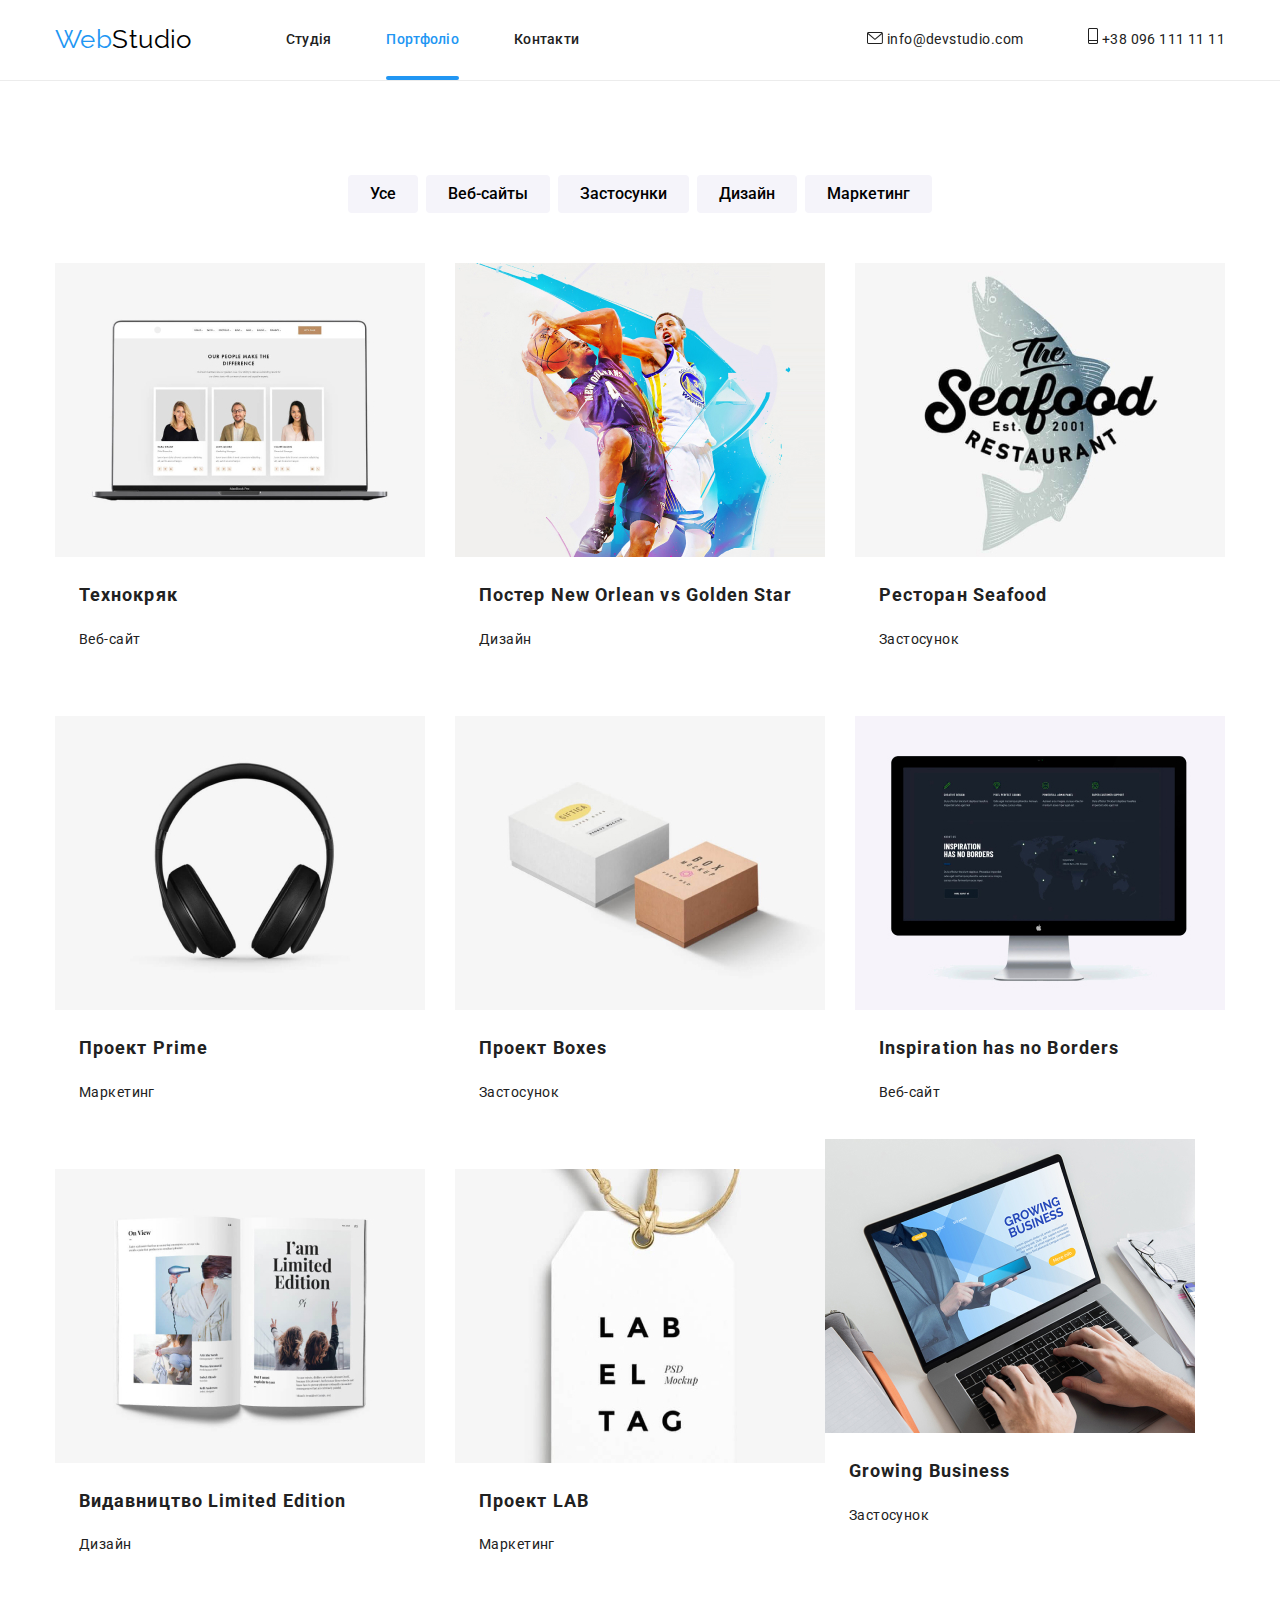
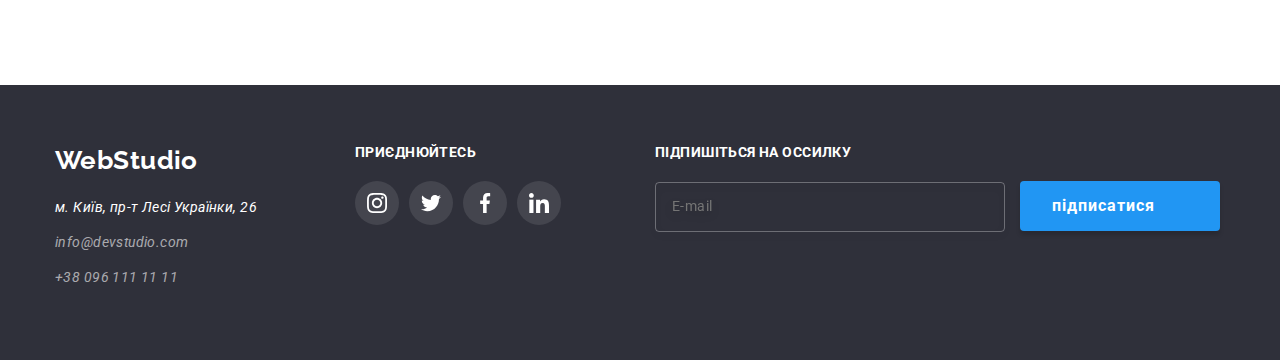
==== commit d99b60ea: "commit" ====
--- a/portfolio.html
+++ b/portfolio.html
@@ -165,21 +165,67 @@
           
         
    
-          <footer class="footer-bg">
+          <footer class="footer">
             <div class="container">
-              <a href=""class="link logo">
-                <span class="logo-footer">Studio</span>Web               
-              </a>
-      
-            <address>
-              <ul class="list">
-                <li class="adres">м. Київ, пр-т Лесі Українки, 26</li>
-              <li class="adres-nav"><a href="mailto:info@devstudio.com"class="link-nav">mailto:info@devstudio.com</a></li>
-              <li class="adres-nav"><a href="tel:+380961111111"class="link-nav">+380961111111</a></li>
-              </ul>
-            </address>
-          </div>
-           </footer>
+              <div class="widget-blok">
+                <a href="./" class="logo-footer link"><span class="logo__interactive">Web</span>Studio</a>
+                <address>
+                  <ul class="address-list list">
+                    <li class="address-list__item"><a href="https://goo.gl/maps/z1aMbXeDLYvuJwHd9"
+                        class="address-list--address link" target="_blank">м.
+                        Київ, пр-т Лесі Українки, 26</a></li>
+                    <li class="address-list__item"><a href="mailto:info@devstudio.com"
+                        class="link address-list__contacts">info@devstudio.com</a>
+                    </li>
+                    <li class="address-list__item"><a href="tel:+380961111111" class="link address-list__contacts">+38 096 111
+                        11
+                        11</a>
+                    </li>
+                  </ul>
+                </address>
+              </div>
+        
+              <div class="widget-blok">
+                <b class="join">Приєднюйтесь</b>
+                <ul class="list social-icon">
+                  <li class="social-icon-item"><a href="" class="footer-icon__link" target="_blank"><svg
+                        class="icon">
+                        <use href="./img/sprite.svg#icon-instagram"></use>
+                      </svg></a></li>
+                  <li class="social-icon-item"><a href="" class="footer-icon__link" target="_blank"><svg
+                        class="icon">
+                        <use href="./img/sprite.svg#icon-twitter"></use>
+                      </svg></a></li>
+                  <li class="social-icon-item"><a href="" class="footer-icon__link" target="_blank"><svg
+                        class="icon">
+                        <use href="./img/sprite.svg#icon-facebook"></use>
+                      </svg></a></li>
+                  <li class="social-icon-item"><a href="" class="footer-icon__link" target="_blank"><svg
+                        class="icon">
+                        <use href="./img/sprite.svg#icon-linkedin"></use>
+                      </svg></a></li>
+                </ul>
+              </div>
+        
+              <div class="widget-blok">
+                <b class="join">Підпишіться на оссилку</b>
+                <form class="footer-form">
+                  <label>
+                    <input type="email" name="email" placeholder="E-mail" novalidate class="footer-form__input" />
+                  </label>
+                  <button type="submit" class="footer-form__button">
+                    підписатися
+                    <svg class="footer-form__icon" width="24" height="24">
+                      <use href="./images/icons/sprite.svg#icon-send"></use>
+                    </svg>
+                  </button>
+                </form>
+        
+              </div>
+        
+            </div>
+          </footer>
+        
     </main>
 </body>
 </html>--- a/css/stayl.css
+++ b/css/stayl.css
@@ -17,7 +17,7 @@
   letter-spacing: 0.03em;
 }
 
-.img {
+img {
   display: block;
   max-width: 100%;
   height: auto;
@@ -276,6 +276,10 @@
   color: var(--primary-text-color);
 }
 
+.our-team{
+  background: #F5F4FA;
+}
+
 .item-woks{
   position: relative;
 }
@@ -313,6 +317,48 @@
 
 }
 
+.social-icon .icon {
+  width: 20px;
+  height: 20px;
+}
+
+
+.social-icon-item {
+  width: 44px;
+  height: 44px;
+}
+
+.social-icon-link {
+  display: flex;
+  justify-content: center;
+  align-items: center;
+  width: 100%;
+  height: 100%;
+  border-radius: 50%;
+  fill: #AFB1B8;
+  background-color: #ffffff;
+  
+}
+
+.social-icon>.social-icon-item:not(:last-child) {
+  margin-right: 10px;
+}
+
+.social-icon {
+  display: inline-flex;
+  padding-bottom: 30px;
+
+}
+
+.social-icon-link:hover,
+.social-icon-link:focus {
+  background-color: var(--accent-color);
+  fill: #ffffff;
+}
+ 
+
+
+
 .team-info{
   padding-top: 30px;
   padding-bottom: 30px;
@@ -438,7 +484,7 @@
   margin-top: -30px;
 }
 
-.our-work-list>.item {
+.our-work-list>.item-woks {
   flex-basis: calc((100% - 30px * 3) / 3);
   margin-left: 30px;
   margin-top: 30px;
@@ -481,26 +527,27 @@
 }
 
  /* footer */
- .footer-bg{
+ 
+.footer {
   padding-top: 60px;
   padding-bottom: 60px;
-  background-color: #2F303A;
- }
-
- .adres{
-font-size: 14px;
-line-height: 1.7;
-
-color: #FFFFFF;
- }
-.adres-nav{
-  font-size: 14px;
-  line-height: 1.7;
-  
-  color: rgba(255, 255, 255, 0.6);
-
-}
-  
+  background-color: var(--hero-footer-background);
+}
+
+.footer .container {
+  justify-content: space-between;
+  display: flex;
+
+}
+
+.widget-blok {
+  flex-basis: calc((50% - 15px) / 2);
+}
+
+.widget-blok:last-child {
+  flex-basis: calc(50% - 15px);
+}
+
 .logo-footer {
   display: block;
   margin-bottom: 20px;
@@ -512,22 +559,99 @@
   color: #FFFFFF;
 }
 
-.link-nav{
-  color: #ECECEC;
-}
-
-.teem{
-  position: absolute;
-width: 116px;
-height: 16px;
-left: 516px;
-top: 2749px;
-
-font-family: 'Roboto';
-font-style: normal;
-font-weight: 700;
-font-size: 14px;
-line-height: 1.19;
-color: #FFFFFF;
-
+.address-list--address {
+  font-size: 14px;
+  line-height: 1.71;
+  color: #FFFFFF;
+}
+
+.address-list__contacts {
+  font-size: 14px;
+  line-height: 1.78;
+  color: rgba(255, 255, 255, 0.6);
+}
+
+.address-list__item {
+  margin-bottom: 10px;
+}
+
+.join {
+  margin-bottom: 20px;
+  display: block;
+  font-weight: 700;
+  font-size: 14px;
+  line-height: 1.14;
+  text-transform: uppercase;
+  color: #FFFFFF;
+}
+
+.footer-icon__link {
+  display: flex;
+  justify-content: center;
+  align-items: center;
+  width: 100%;
+  height: 100%;
+  border-radius: 50%;
+  fill: #FFFFFF;
+  background: rgba(255, 255, 255, 0.1);
+  transform: color var(--animation), backround-color var(--animatiom);
+}
+
+.footer-icon__link:hover,
+.footer-icon__link:focus {
+  background-color: var(--accent-color);
+  fill: #FFFFFF;
+}
+
+
+/* Підпишіться на розсилку */
+.footer-form__input {
+  width: 350px;
+  border-radius: 4px;
+  padding-top: 15px;
+  padding-bottom: 15px;
+  padding-left: 16px;
+
+  border: 1px solid rgba(255, 255, 255, 0.3);
+  color: rgba(255, 255, 255, 0.6);
+  background-color: var(--primary-background);
+  filter: drop-shadow(0px 4px 4px rgba(0, 0, 0, 0.15));
+
+  line-height: 1.25;
+  letter-spacing: 0.03em;
+  margin-right: 12px;
+}
+
+.footer-form__button {
+  display: inline-flex;
+  justify-content: center;
+  align-items: center;
+  width: 200px;
+  padding: 10px;
+
+  background: #2196f3;
+  color: #ffffff;
+  box-shadow: 0px 4px 4px rgba(0, 0, 0, 0.15);
+  border-radius: 4px;
+  border: none;
+
+  transition: color 250ms cubic-bezier(0.4, 0, 0.2, 1), background-color 250ms cubic-bezier(0.4, 0, 0.2, 1),
+    border-color 250ms cubic-bezier(0.4, 0, 0.2, 1), box-shadow 250ms cubic-bezier(0.4, 0, 0.2, 1);
+
+  font-weight: 700;
+  font-size: 16px;
+  line-height: 1.88;
+  letter-spacing: 0.06em;
+
+  cursor: pointer;
+}
+
+.footer-form__button:hover,
+.footer-form__button:focus {
+  background-color: #188ce8;
+}
+
+.footer-form__icon {
+  fill: currentColor;
+  margin-left: 10px;
 }